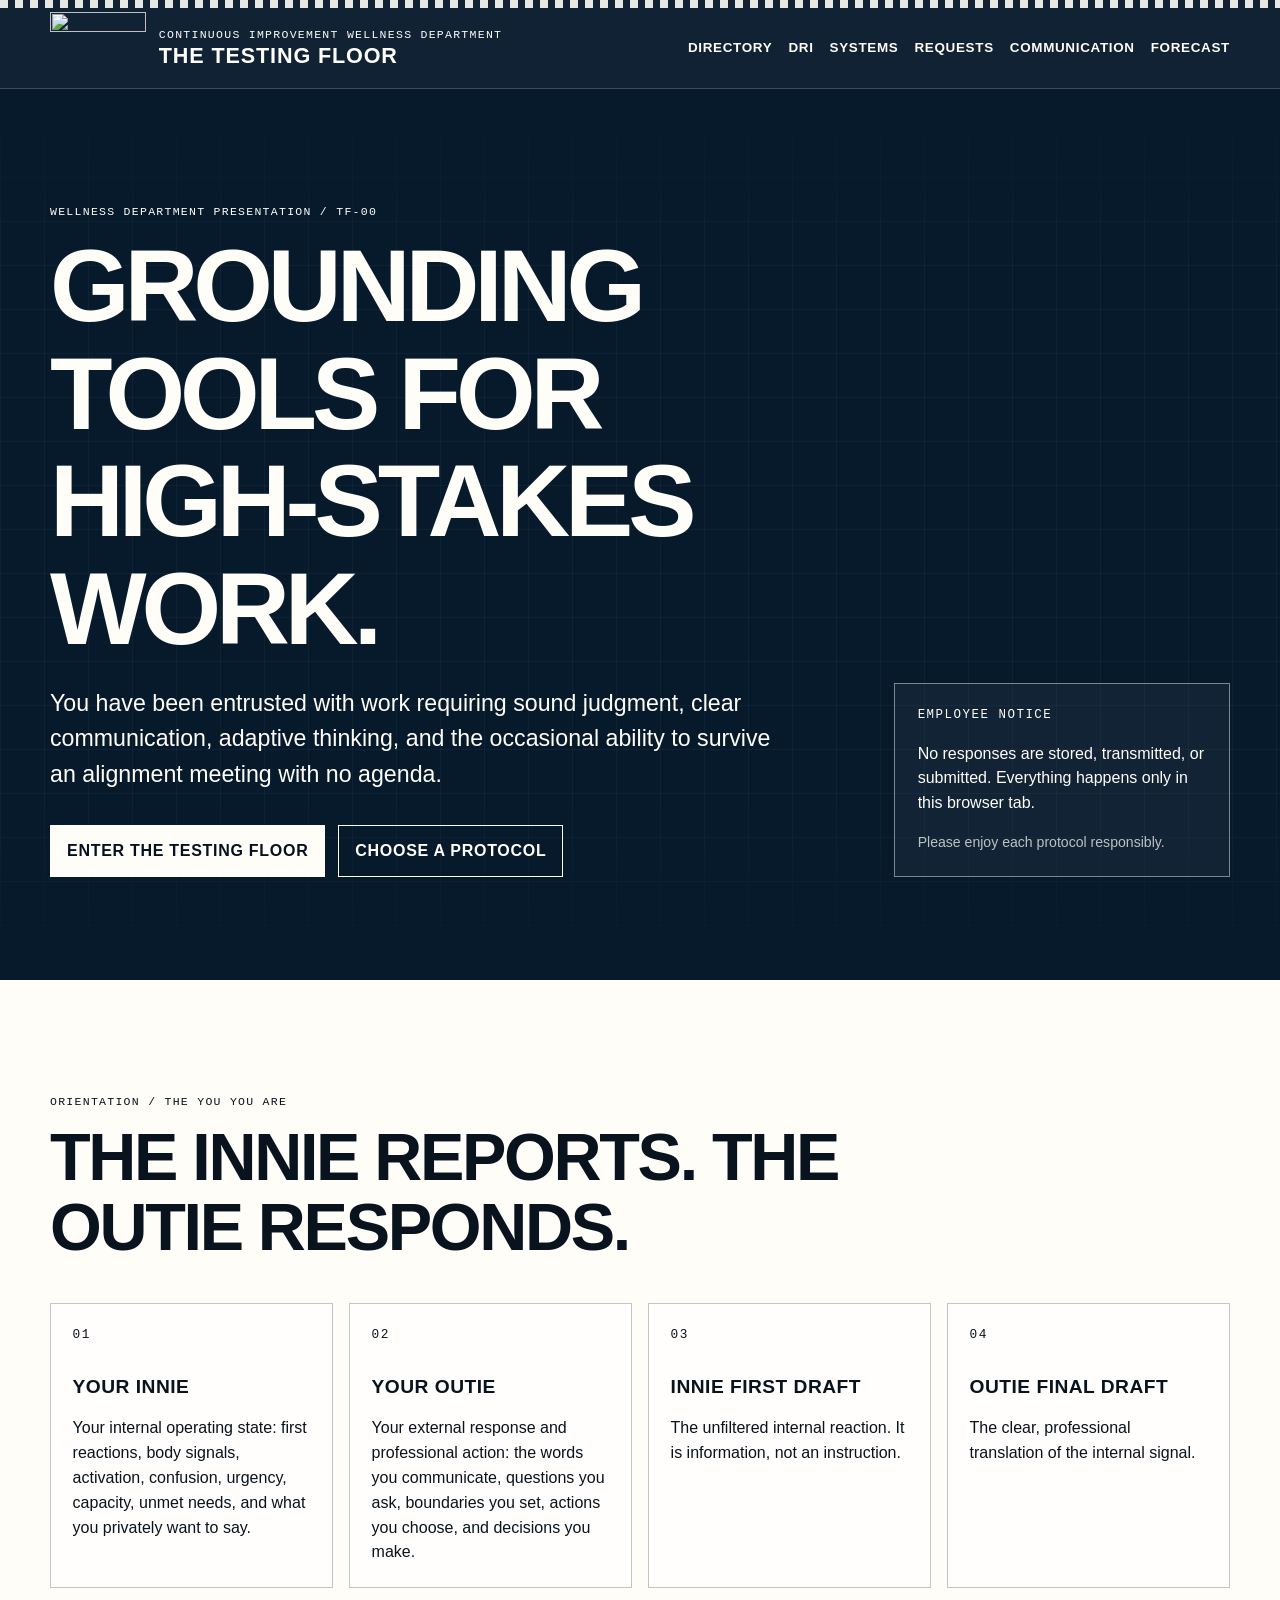
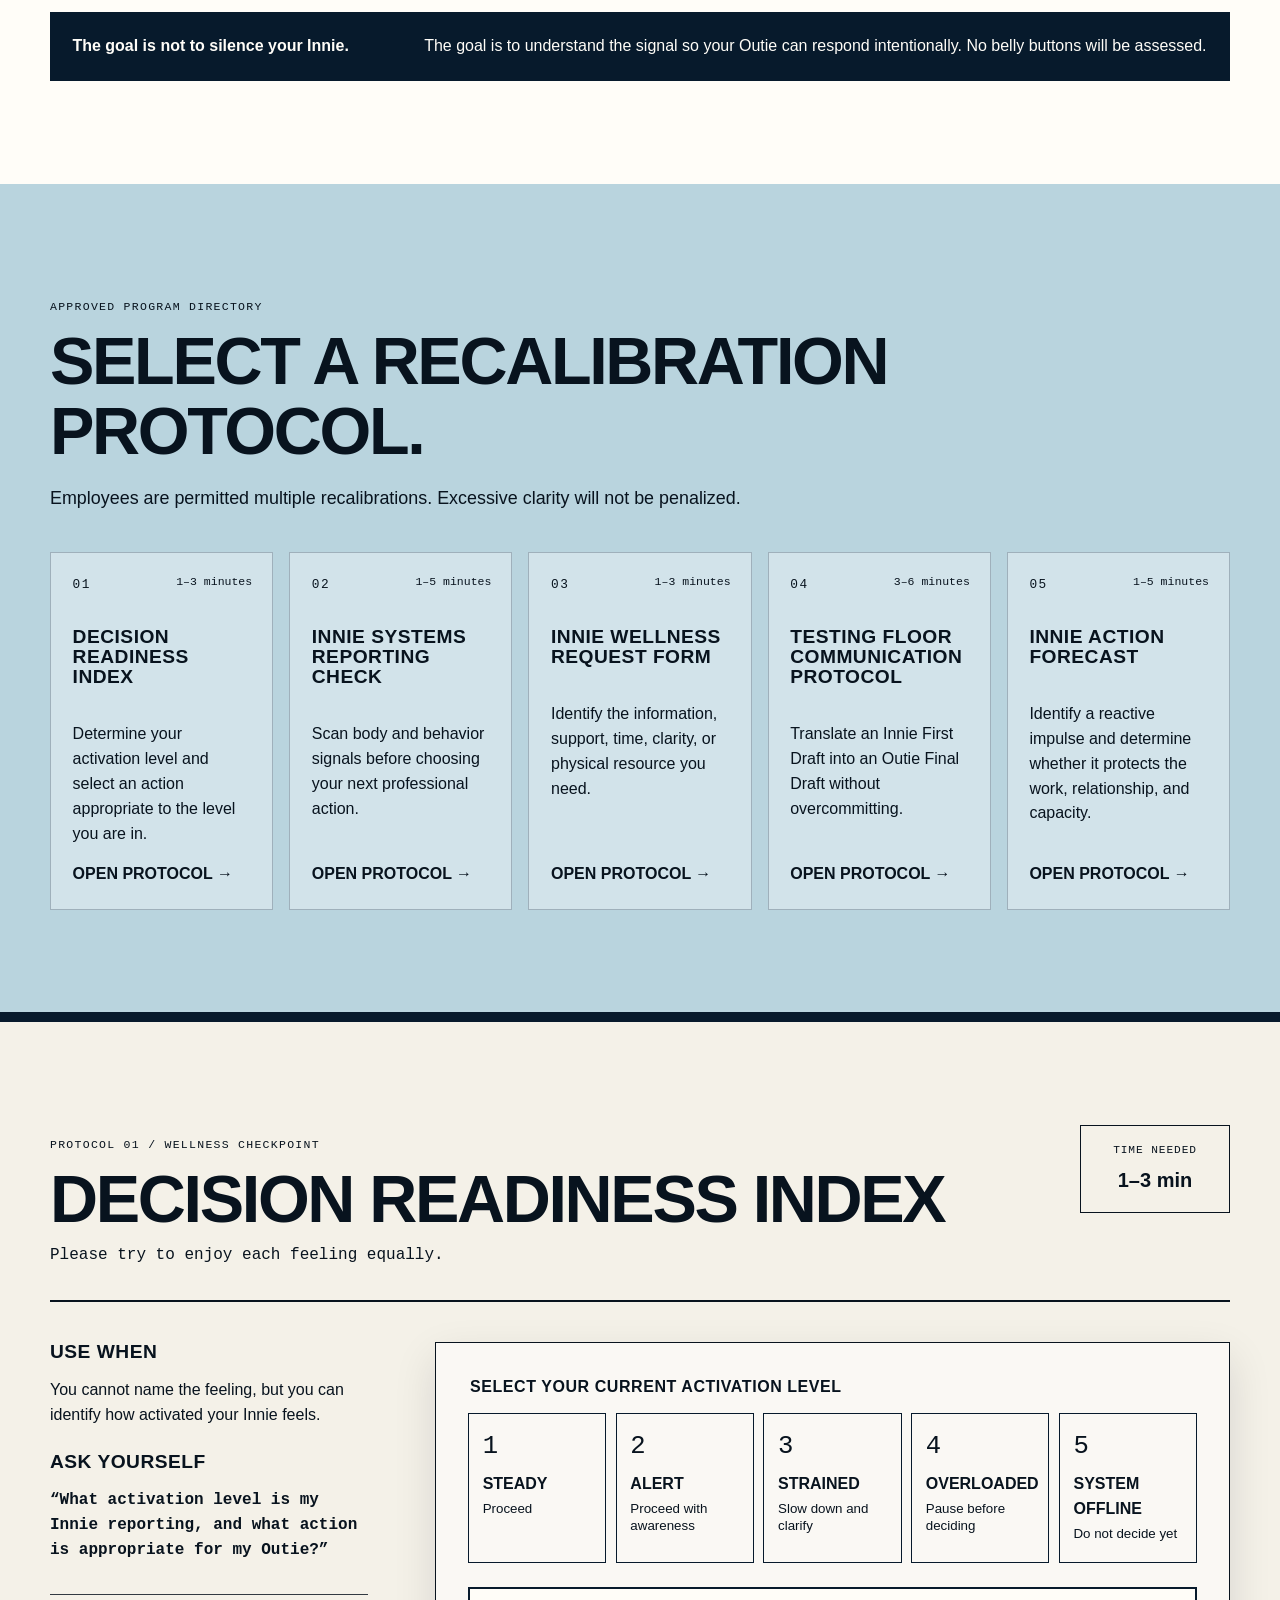
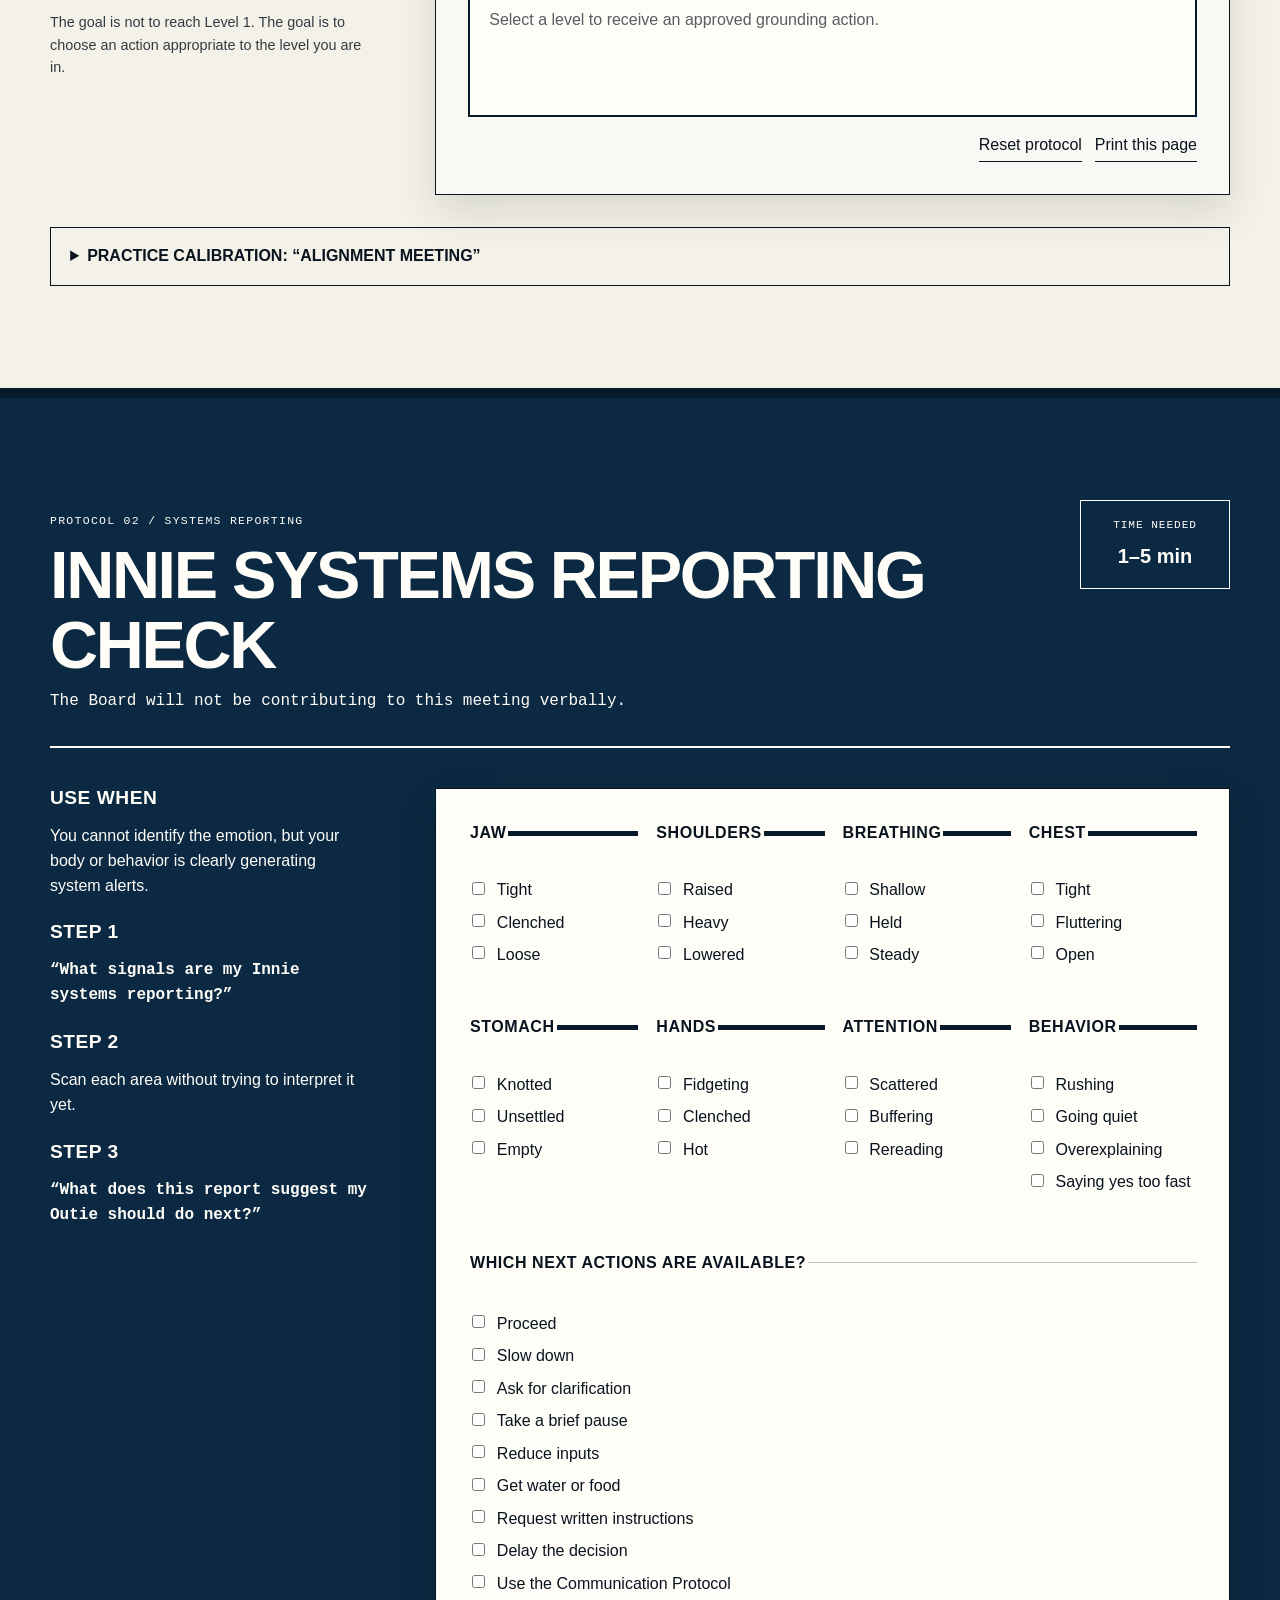
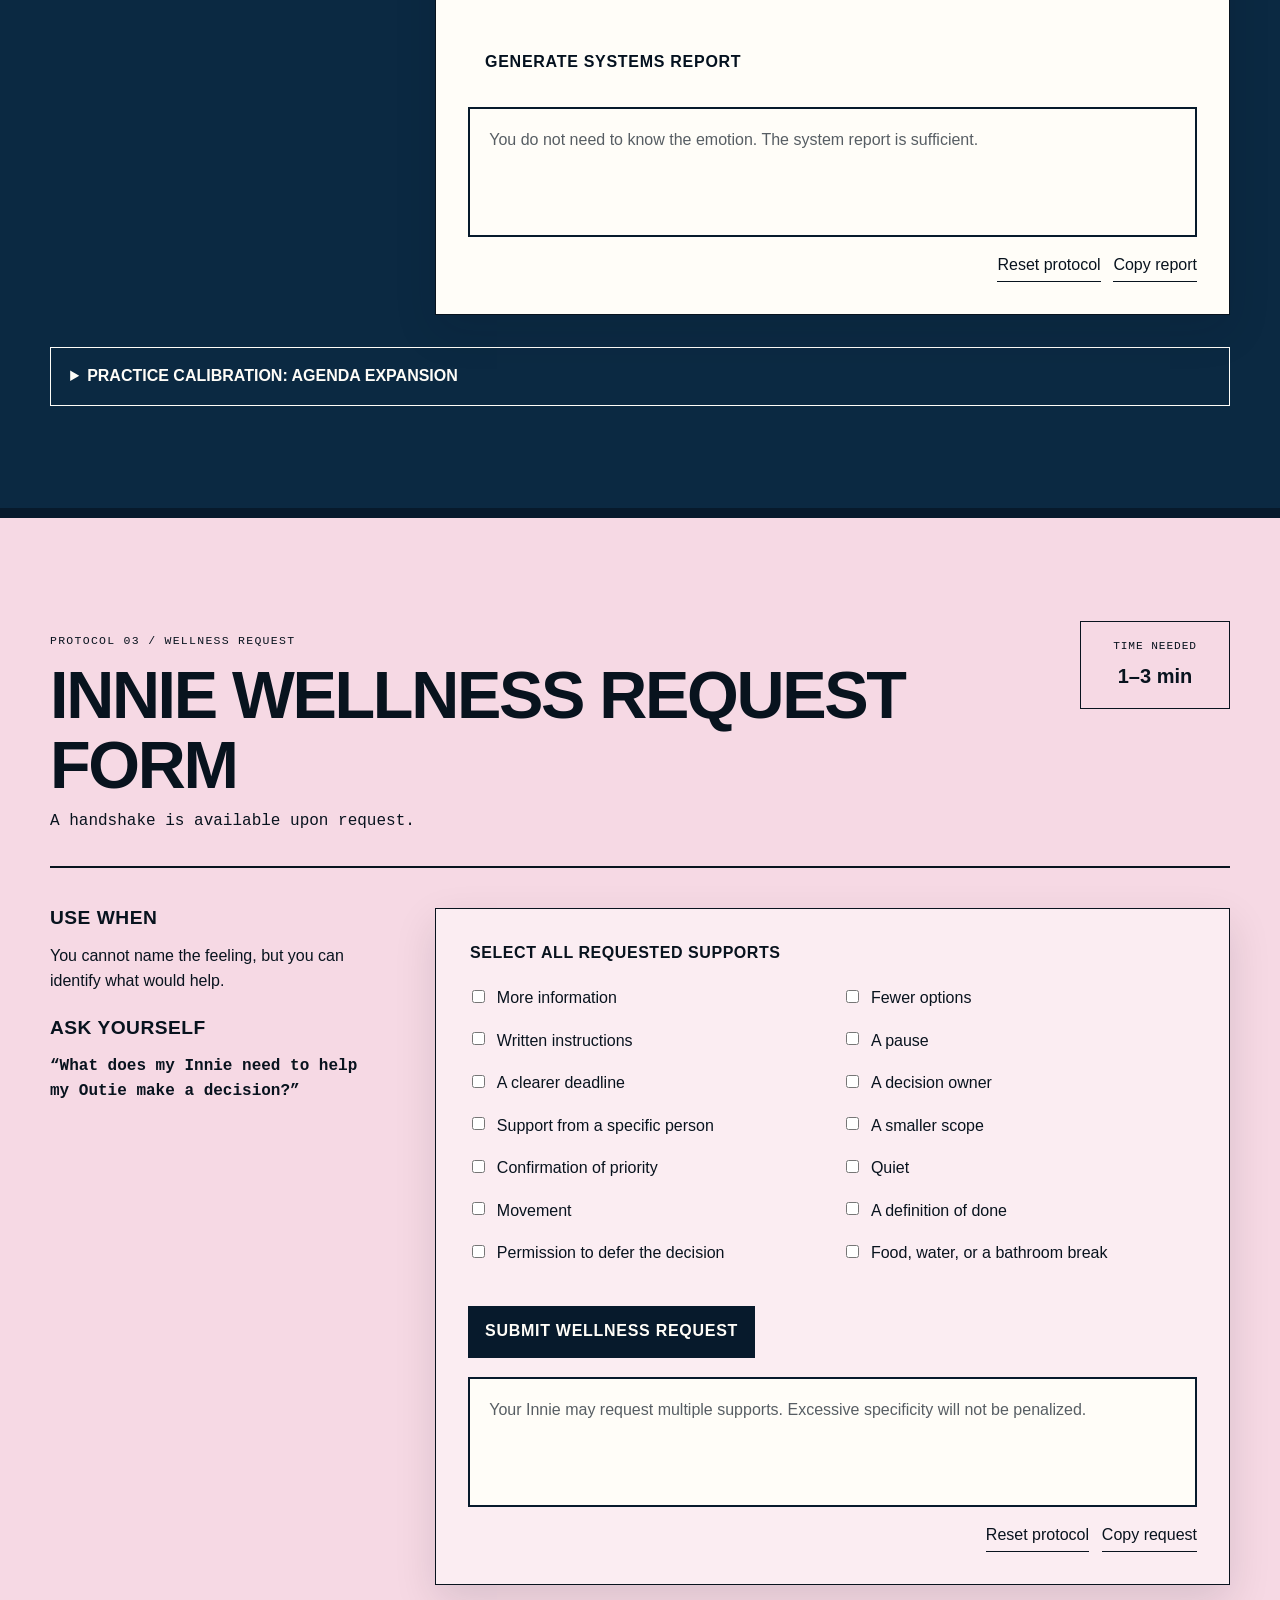
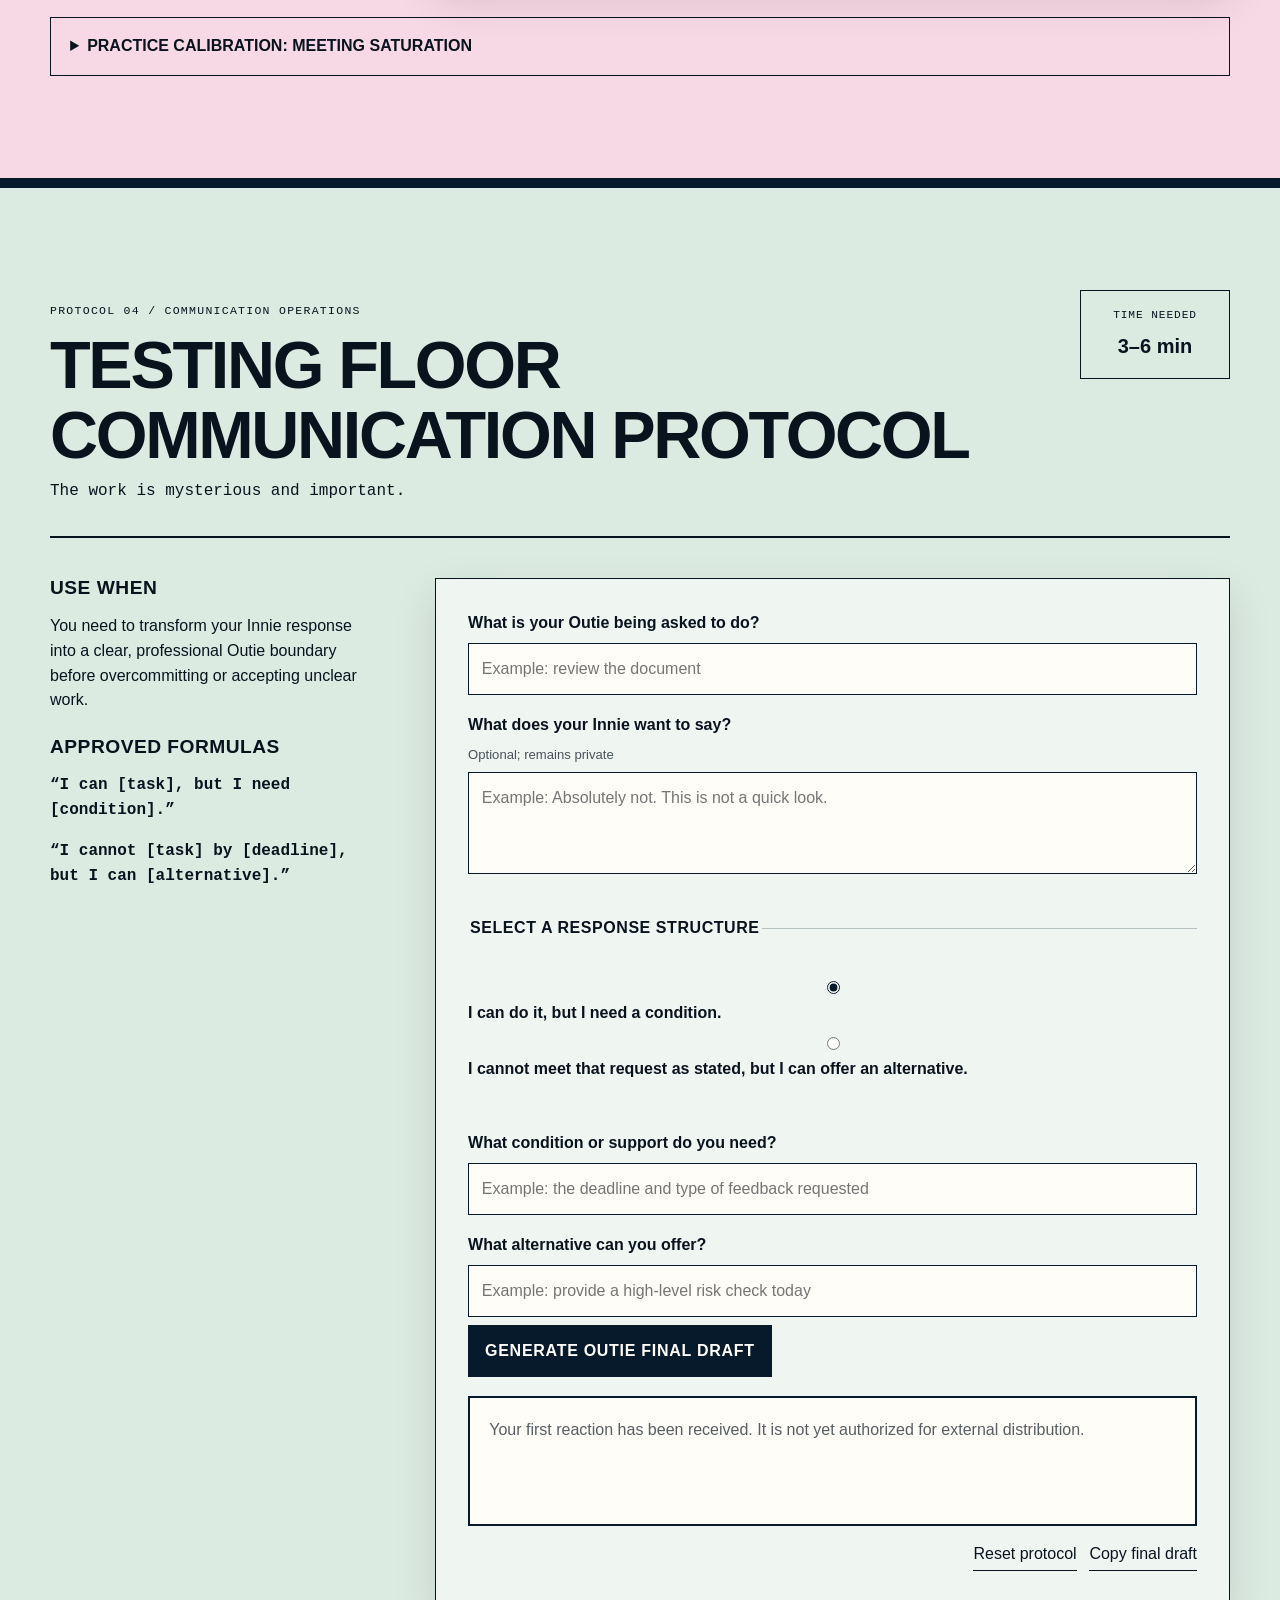
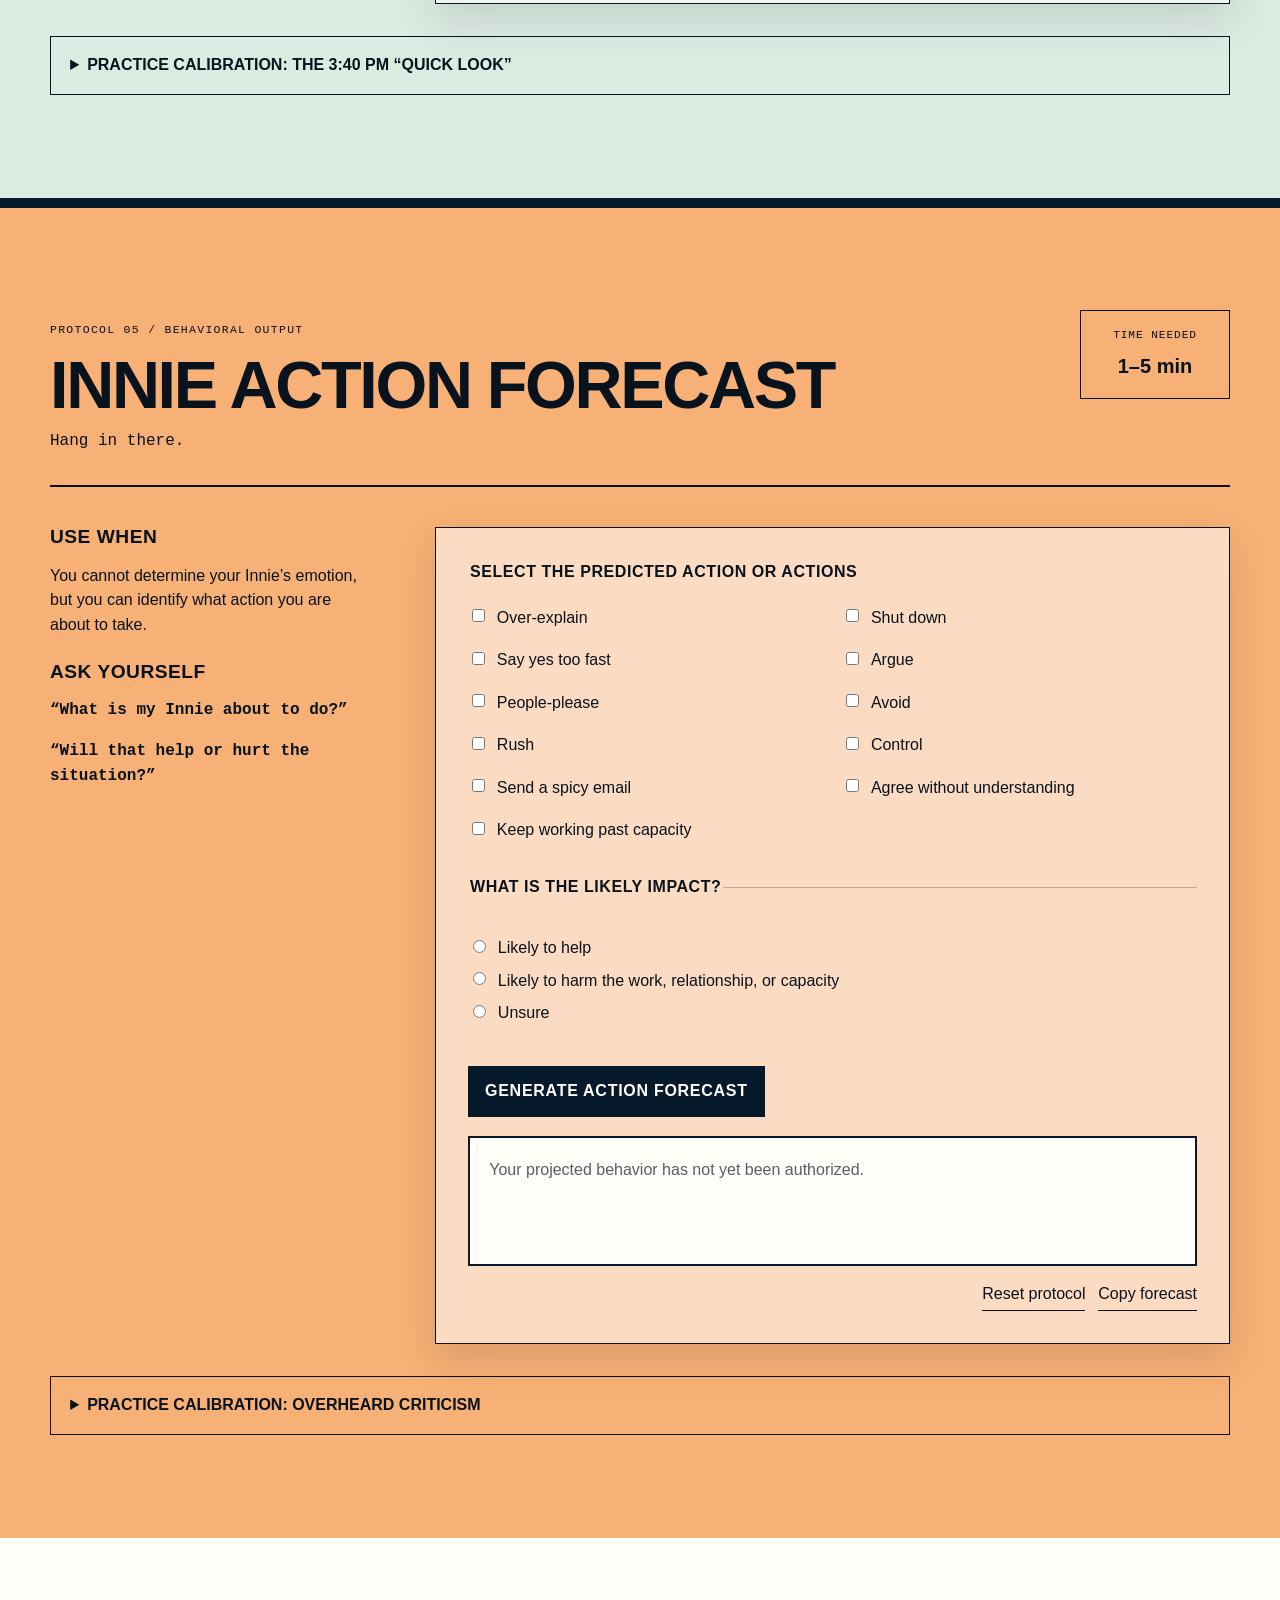
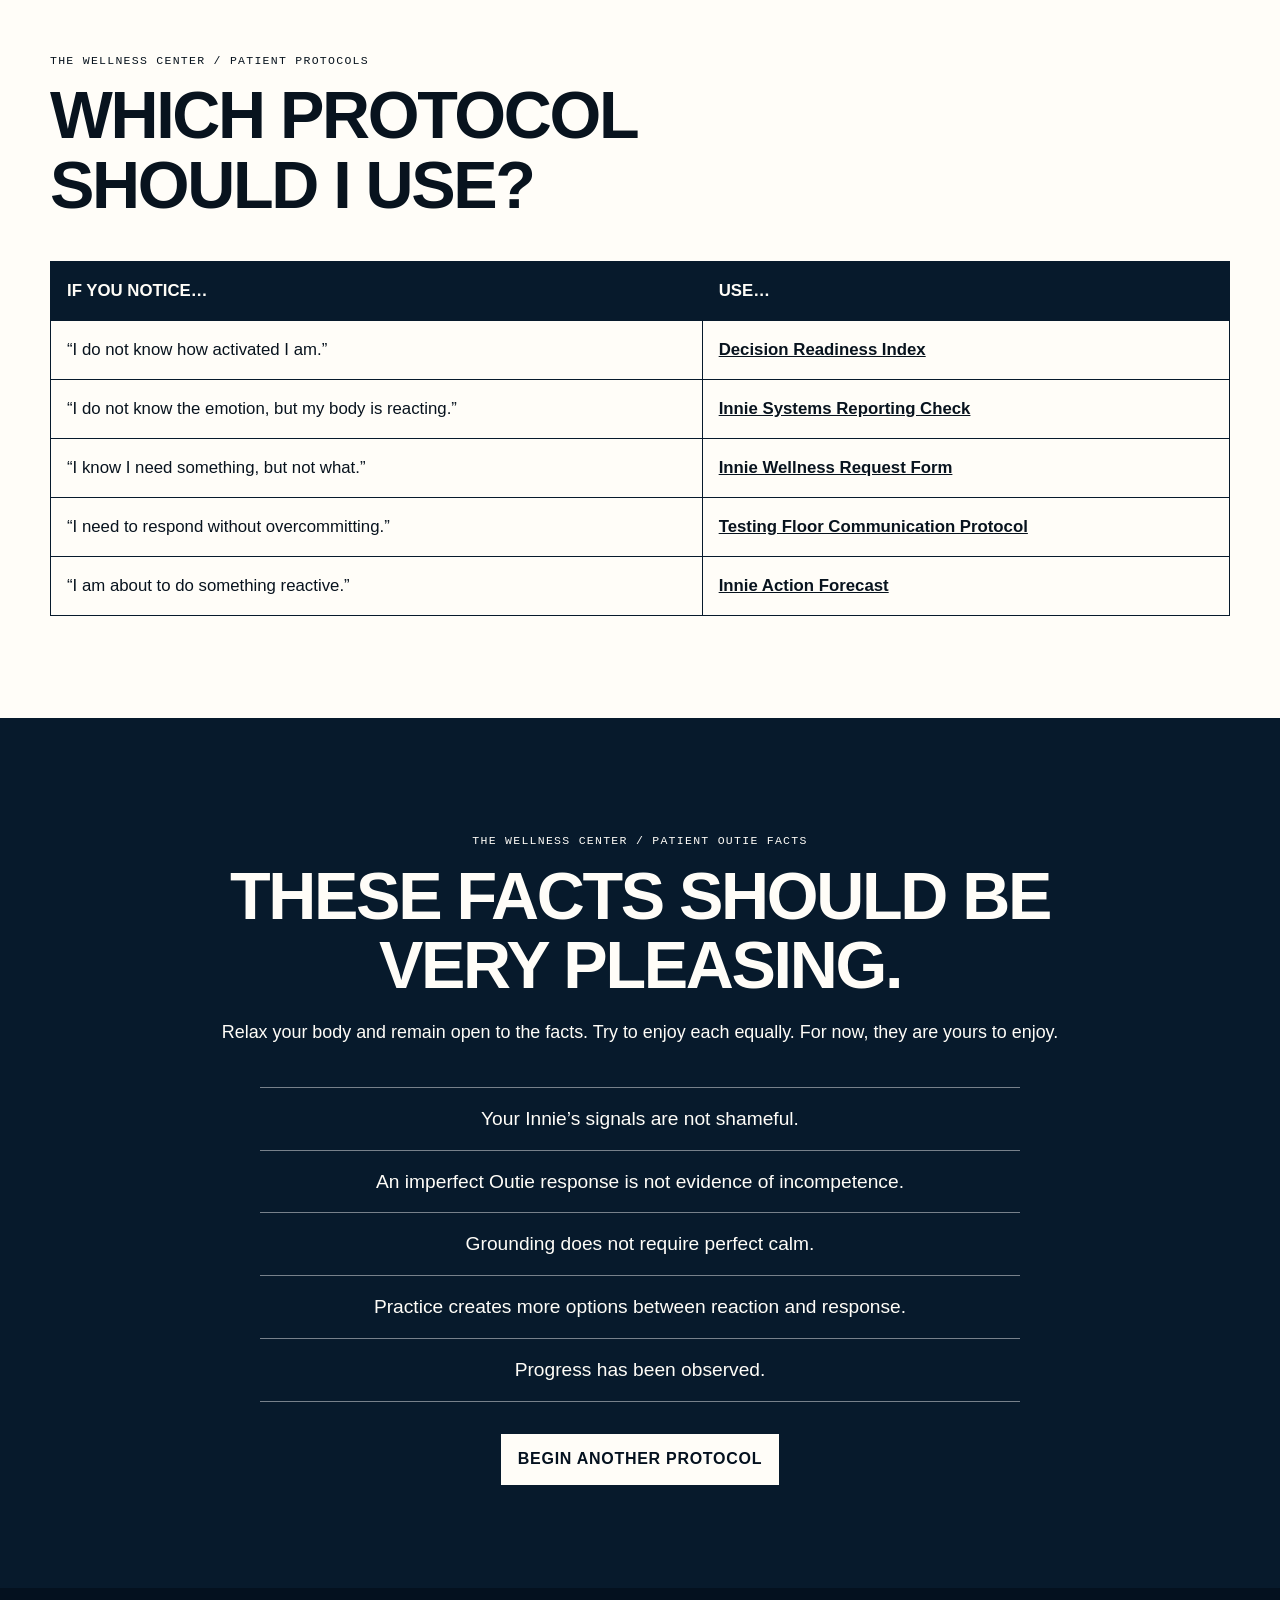
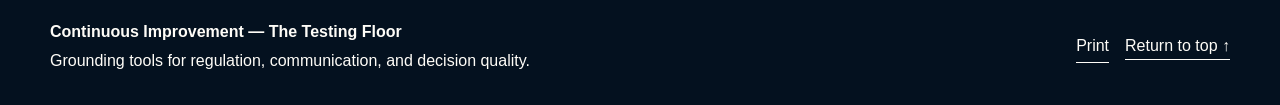
==== index.html @ b06709fa "Add files via upload" ====
<!doctype html>
<html lang="en">
<head>
  <meta charset="utf-8">
  <meta name="viewport" content="width=device-width, initial-scale=1">
  <meta name="description" content="The Testing Floor: privacy-first grounding tools for high-stakes work.">
  <meta name="theme-color" content="#071a2c">
  <title>The Testing Floor | Continuous Improvement</title>
  <link rel="icon" href="assets/favicon.svg" type="image/svg+xml">
  <link rel="stylesheet" href="styles.css">
  <script src="script.js" defer></script>
</head>
<body>
  <a class="skip-link" href="#main-content">Skip to main content</a>

  <header class="site-header" id="top">
    <div class="header-stripes" aria-hidden="true"></div>
    <div class="header-inner">
      <a class="brand" href="#home" aria-label="The Testing Floor home">
        <img src="assets/ci-globe.svg" alt="" width="128" height="96">
        <span class="brand-copy">
          <span class="eyebrow">Continuous Improvement Wellness Department</span>
          <span class="brand-title">The Testing Floor</span>
        </span>
      </a>
      <button class="menu-button" type="button" aria-expanded="false" aria-controls="primary-navigation">
        <span class="menu-button-label">Programs</span>
        <span aria-hidden="true">☰</span>
      </button>
      <nav id="primary-navigation" class="primary-navigation" aria-label="Primary navigation">
        <a href="#directory">Directory</a>
        <a href="#dri">DRI</a>
        <a href="#systems">Systems</a>
        <a href="#requests">Requests</a>
        <a href="#communication">Communication</a>
        <a href="#forecast">Forecast</a>
      </nav>
    </div>
  </header>

  <main id="main-content">
    <section class="hero section section-dark" id="home" aria-labelledby="hero-title">
      <div class="hero-grid">
        <div>
          <p class="protocol-code">WELLNESS DEPARTMENT PRESENTATION / TF-00</p>
          <h1 id="hero-title">Grounding tools for high-stakes work.</h1>
          <p class="hero-lede">You have been entrusted with work requiring sound judgment, clear communication, adaptive thinking, and the occasional ability to survive an alignment meeting with no agenda.</p>
          <div class="button-row">
            <a class="button button-primary" href="#directory">Enter the Testing Floor</a>
            <a class="button button-secondary" href="#quick-guide">Choose a protocol</a>
          </div>
        </div>
        <aside class="hero-notice" aria-label="Privacy notice">
          <p class="notice-label">Employee Notice</p>
          <p>No responses are stored, transmitted, or submitted. Everything happens only in this browser tab.</p>
          <p class="notice-small">Please enjoy each protocol responsibly.</p>
        </aside>
      </div>
    </section>

    <section class="section section-light" id="orientation" aria-labelledby="orientation-title">
      <div class="section-heading">
        <p class="protocol-code">ORIENTATION / THE YOU YOU ARE</p>
        <h2 id="orientation-title">The Innie reports. The Outie responds.</h2>
      </div>
      <div class="definition-grid">
        <article class="definition-card">
          <span class="definition-number">01</span>
          <h3>Your Innie</h3>
          <p>Your internal operating state: first reactions, body signals, activation, confusion, urgency, capacity, unmet needs, and what you privately want to say.</p>
        </article>
        <article class="definition-card">
          <span class="definition-number">02</span>
          <h3>Your Outie</h3>
          <p>Your external response and professional action: the words you communicate, questions you ask, boundaries you set, actions you choose, and decisions you make.</p>
        </article>
        <article class="definition-card">
          <span class="definition-number">03</span>
          <h3>Innie First Draft</h3>
          <p>The unfiltered internal reaction. It is information, not an instruction.</p>
        </article>
        <article class="definition-card">
          <span class="definition-number">04</span>
          <h3>Outie Final Draft</h3>
          <p>The clear, professional translation of the internal signal.</p>
        </article>
      </div>
      <div class="callout">
        <strong>The goal is not to silence your Innie.</strong>
        <span>The goal is to understand the signal so your Outie can respond intentionally. No belly buttons will be assessed.</span>
      </div>
    </section>

    <section class="section section-blue" id="directory" aria-labelledby="directory-title">
      <div class="section-heading">
        <p class="protocol-code">APPROVED PROGRAM DIRECTORY</p>
        <h2 id="directory-title">Select a recalibration protocol.</h2>
        <p>Employees are permitted multiple recalibrations. Excessive clarity will not be penalized.</p>
      </div>
      <div class="program-grid">
        <a class="program-card" href="#dri">
          <span class="program-number">01</span>
          <span class="program-meta">1–3 minutes</span>
          <h3>Decision Readiness Index</h3>
          <p>Determine your activation level and select an action appropriate to the level you are in.</p>
          <span class="program-link">Open protocol →</span>
        </a>
        <a class="program-card" href="#systems">
          <span class="program-number">02</span>
          <span class="program-meta">1–5 minutes</span>
          <h3>Innie Systems Reporting Check</h3>
          <p>Scan body and behavior signals before choosing your next professional action.</p>
          <span class="program-link">Open protocol →</span>
        </a>
        <a class="program-card" href="#requests">
          <span class="program-number">03</span>
          <span class="program-meta">1–3 minutes</span>
          <h3>Innie Wellness Request Form</h3>
          <p>Identify the information, support, time, clarity, or physical resource you need.</p>
          <span class="program-link">Open protocol →</span>
        </a>
        <a class="program-card" href="#communication">
          <span class="program-number">04</span>
          <span class="program-meta">3–6 minutes</span>
          <h3>Testing Floor Communication Protocol</h3>
          <p>Translate an Innie First Draft into an Outie Final Draft without overcommitting.</p>
          <span class="program-link">Open protocol →</span>
        </a>
        <a class="program-card" href="#forecast">
          <span class="program-number">05</span>
          <span class="program-meta">1–5 minutes</span>
          <h3>Innie Action Forecast</h3>
          <p>Identify a reactive impulse and determine whether it protects the work, relationship, and capacity.</p>
          <span class="program-link">Open protocol →</span>
        </a>
      </div>
    </section>

    <section class="section section-cream protocol-section" id="dri" aria-labelledby="dri-title">
      <div class="protocol-banner">
        <div>
          <p class="protocol-code">PROTOCOL 01 / WELLNESS CHECKPOINT</p>
          <h2 id="dri-title">Decision Readiness Index</h2>
          <p class="protocol-quote">Please try to enjoy each feeling equally.</p>
        </div>
        <div class="time-box"><span>Time Needed</span><strong>1–3 min</strong></div>
      </div>

      <div class="protocol-layout">
        <div class="instructions-panel">
          <h3>Use when</h3>
          <p>You cannot name the feeling, but you can identify how activated your Innie feels.</p>
          <h3>Ask yourself</h3>
          <p class="prompt">“What activation level is my Innie reporting, and what action is appropriate for my Outie?”</p>
          <p class="fine-print">The goal is not to reach Level 1. The goal is to choose an action appropriate to the level you are in.</p>
        </div>

        <div class="interactive-panel" data-app="dri">
          <fieldset class="level-selector">
            <legend>Select your current activation level</legend>
            <div class="level-grid">
              <button type="button" class="level-button" data-level="1"><span>1</span><strong>Steady</strong><small>Proceed</small></button>
              <button type="button" class="level-button" data-level="2"><span>2</span><strong>Alert</strong><small>Proceed with awareness</small></button>
              <button type="button" class="level-button" data-level="3"><span>3</span><strong>Strained</strong><small>Slow down and clarify</small></button>
              <button type="button" class="level-button" data-level="4"><span>4</span><strong>Overloaded</strong><small>Pause before deciding</small></button>
              <button type="button" class="level-button" data-level="5"><span>5</span><strong>System Offline</strong><small>Do not decide yet</small></button>
            </div>
          </fieldset>

          <div class="result-panel" id="dri-result" aria-live="polite">
            <p class="result-placeholder">Select a level to receive an approved grounding action.</p>
          </div>

          <div class="activity-actions">
            <button class="text-button reset-button" type="button" data-reset="dri">Reset protocol</button>
            <button class="text-button print-button" type="button">Print this page</button>
          </div>
        </div>
      </div>

      <details class="scenario-box">
        <summary>Practice calibration: “Alignment Meeting”</summary>
        <div class="scenario-content">
          <p>You have been invited to a meeting titled <strong>“Alignment Meeting.”</strong> There is no agenda. Six people have accepted. The organizer says, “We’ll figure it out once everyone is in the room, but you can go ahead and kick us off.”</p>
          <ol>
            <li>Identify your Innie’s activation level.</li>
            <li>Use the DRI to determine your Outie’s next action.</li>
            <li>Ask: “What would help my Innie move down one level?”</li>
          </ol>
        </div>
      </details>
    </section>

    <section class="section section-navy protocol-section" id="systems" aria-labelledby="systems-title">
      <div class="protocol-banner">
        <div>
          <p class="protocol-code">PROTOCOL 02 / SYSTEMS REPORTING</p>
          <h2 id="systems-title">Innie Systems Reporting Check</h2>
          <p class="protocol-quote">The Board will not be contributing to this meeting verbally.</p>
        </div>
        <div class="time-box"><span>Time Needed</span><strong>1–5 min</strong></div>
      </div>

      <div class="protocol-layout">
        <div class="instructions-panel">
          <h3>Use when</h3>
          <p>You cannot identify the emotion, but your body or behavior is clearly generating system alerts.</p>
          <h3>Step 1</h3>
          <p class="prompt">“What signals are my Innie systems reporting?”</p>
          <h3>Step 2</h3>
          <p>Scan each area without trying to interpret it yet.</p>
          <h3>Step 3</h3>
          <p class="prompt">“What does this report suggest my Outie should do next?”</p>
        </div>

        <div class="interactive-panel" data-app="systems">
          <div class="systems-grid">
            <fieldset class="system-group">
              <legend>Jaw</legend>
              <label><input type="checkbox" value="jaw: tight"> Tight</label>
              <label><input type="checkbox" value="jaw: clenched"> Clenched</label>
              <label><input type="checkbox" value="jaw: loose"> Loose</label>
            </fieldset>
            <fieldset class="system-group">
              <legend>Shoulders</legend>
              <label><input type="checkbox" value="shoulders: raised"> Raised</label>
              <label><input type="checkbox" value="shoulders: heavy"> Heavy</label>
              <label><input type="checkbox" value="shoulders: lowered"> Lowered</label>
            </fieldset>
            <fieldset class="system-group">
              <legend>Breathing</legend>
              <label><input type="checkbox" value="breathing: shallow"> Shallow</label>
              <label><input type="checkbox" value="breathing: held"> Held</label>
              <label><input type="checkbox" value="breathing: steady"> Steady</label>
            </fieldset>
            <fieldset class="system-group">
              <legend>Chest</legend>
              <label><input type="checkbox" value="chest: tight"> Tight</label>
              <label><input type="checkbox" value="chest: fluttering"> Fluttering</label>
              <label><input type="checkbox" value="chest: open"> Open</label>
            </fieldset>
            <fieldset class="system-group">
              <legend>Stomach</legend>
              <label><input type="checkbox" value="stomach: knotted"> Knotted</label>
              <label><input type="checkbox" value="stomach: unsettled"> Unsettled</label>
              <label><input type="checkbox" value="stomach: empty"> Empty</label>
            </fieldset>
            <fieldset class="system-group">
              <legend>Hands</legend>
              <label><input type="checkbox" value="hands: fidgeting"> Fidgeting</label>
              <label><input type="checkbox" value="hands: clenched"> Clenched</label>
              <label><input type="checkbox" value="hands: hot"> Hot</label>
            </fieldset>
            <fieldset class="system-group">
              <legend>Attention</legend>
              <label><input type="checkbox" value="attention: scattered"> Scattered</label>
              <label><input type="checkbox" value="attention: buffering"> Buffering</label>
              <label><input type="checkbox" value="attention: rereading"> Rereading</label>
            </fieldset>
            <fieldset class="system-group">
              <legend>Behavior</legend>
              <label><input type="checkbox" value="behavior: rushing"> Rushing</label>
              <label><input type="checkbox" value="behavior: going quiet"> Going quiet</label>
              <label><input type="checkbox" value="behavior: overexplaining"> Overexplaining</label>
              <label><input type="checkbox" value="behavior: saying yes too fast"> Saying yes too fast</label>
            </fieldset>
          </div>

          <fieldset class="next-actions">
            <legend>Which next actions are available?</legend>
            <label><input type="checkbox" value="proceed"> Proceed</label>
            <label><input type="checkbox" value="slow down"> Slow down</label>
            <label><input type="checkbox" value="ask for clarification"> Ask for clarification</label>
            <label><input type="checkbox" value="take a brief pause"> Take a brief pause</label>
            <label><input type="checkbox" value="reduce inputs"> Reduce inputs</label>
            <label><input type="checkbox" value="get water or food"> Get water or food</label>
            <label><input type="checkbox" value="request written instructions"> Request written instructions</label>
            <label><input type="checkbox" value="delay the decision"> Delay the decision</label>
            <label><input type="checkbox" value="use the Testing Floor Communication Protocol"> Use the Communication Protocol</label>
          </fieldset>

          <button class="button button-primary generate-button" type="button" id="systems-generate">Generate systems report</button>
          <div class="result-panel" id="systems-result" aria-live="polite">
            <p class="result-placeholder">You do not need to know the emotion. The system report is sufficient.</p>
          </div>
          <div class="activity-actions">
            <button class="text-button reset-button" type="button" data-reset="systems">Reset protocol</button>
            <button class="text-button copy-button" type="button" data-copy-target="systems-result">Copy report</button>
          </div>
        </div>
      </div>

      <details class="scenario-box">
        <summary>Practice calibration: agenda expansion</summary>
        <div class="scenario-content">
          <p>You are preparing to facilitate a high-stakes meeting. Five minutes before it begins, leadership adds two agenda items and asks you to “keep the meeting moving.” Complete a systems scan before replying.</p>
        </div>
      </details>
    </section>

    <section class="section section-pink protocol-section" id="requests" aria-labelledby="requests-title">
      <div class="protocol-banner">
        <div>
          <p class="protocol-code">PROTOCOL 03 / WELLNESS REQUEST</p>
          <h2 id="requests-title">Innie Wellness Request Form</h2>
          <p class="protocol-quote">A handshake is available upon request.</p>
        </div>
        <div class="time-box"><span>Time Needed</span><strong>1–3 min</strong></div>
      </div>

      <div class="protocol-layout">
        <div class="instructions-panel">
          <h3>Use when</h3>
          <p>You cannot name the feeling, but you can identify what would help.</p>
          <h3>Ask yourself</h3>
          <p class="prompt">“What does my Innie need to help my Outie make a decision?”</p>
        </div>

        <div class="interactive-panel" data-app="requests">
          <fieldset class="checklist-grid" id="request-options">
            <legend>Select all requested supports</legend>
            <label><input type="checkbox" value="more information"> More information</label>
            <label><input type="checkbox" value="fewer options"> Fewer options</label>
            <label><input type="checkbox" value="written instructions"> Written instructions</label>
            <label><input type="checkbox" value="a pause"> A pause</label>
            <label><input type="checkbox" value="a clearer deadline"> A clearer deadline</label>
            <label><input type="checkbox" value="a decision owner"> A decision owner</label>
            <label><input type="checkbox" value="support from a specific person"> Support from a specific person</label>
            <label><input type="checkbox" value="a smaller scope"> A smaller scope</label>
            <label><input type="checkbox" value="confirmation of priority"> Confirmation of priority</label>
            <label><input type="checkbox" value="quiet"> Quiet</label>
            <label><input type="checkbox" value="movement"> Movement</label>
            <label><input type="checkbox" value="a definition of done"> A definition of done</label>
            <label><input type="checkbox" value="permission to defer the decision"> Permission to defer the decision</label>
            <label><input type="checkbox" value="food, water, or a bathroom break"> Food, water, or a bathroom break</label>
          </fieldset>

          <button class="button button-dark generate-button" type="button" id="requests-generate">Submit wellness request</button>
          <div class="result-panel" id="requests-result" aria-live="polite">
            <p class="result-placeholder">Your Innie may request multiple supports. Excessive specificity will not be penalized.</p>
          </div>
          <div class="activity-actions">
            <button class="text-button reset-button" type="button" data-reset="requests">Reset protocol</button>
            <button class="text-button copy-button" type="button" data-copy-target="requests-result">Copy request</button>
          </div>
        </div>
      </div>

      <details class="scenario-box">
        <summary>Practice calibration: meeting saturation</summary>
        <div class="scenario-content">
          <p>Your Outie has been in back-to-back meetings throughout the day, with no more than fifteen minutes between them. In the final meeting, someone asks you to make a high-pressure choice with only a few minutes left before wrap-up. What does your Innie need?</p>
        </div>
      </details>
    </section>

    <section class="section section-mint protocol-section" id="communication" aria-labelledby="communication-title">
      <div class="protocol-banner">
        <div>
          <p class="protocol-code">PROTOCOL 04 / COMMUNICATION OPERATIONS</p>
          <h2 id="communication-title">Testing Floor Communication Protocol</h2>
          <p class="protocol-quote">The work is mysterious and important.</p>
        </div>
        <div class="time-box"><span>Time Needed</span><strong>3–6 min</strong></div>
      </div>

      <div class="protocol-layout">
        <div class="instructions-panel">
          <h3>Use when</h3>
          <p>You need to transform your Innie response into a clear, professional Outie boundary before overcommitting or accepting unclear work.</p>
          <h3>Approved formulas</h3>
          <p class="prompt">“I can [task], but I need [condition].”</p>
          <p class="prompt">“I cannot [task] by [deadline], but I can [alternative].”</p>
        </div>

        <div class="interactive-panel" data-app="communication">
          <div class="form-grid">
            <label>
              What is your Outie being asked to do?
              <input id="comm-task" type="text" placeholder="Example: review the document">
            </label>
            <label>
              What does your Innie want to say? <span class="optional">Optional; remains private</span>
              <textarea id="comm-innie" rows="3" placeholder="Example: Absolutely not. This is not a quick look."></textarea>
            </label>
            <fieldset class="response-type">
              <legend>Select a response structure</legend>
              <label><input type="radio" name="response-type" value="conditional" checked> I can do it, but I need a condition.</label>
              <label><input type="radio" name="response-type" value="alternative"> I cannot meet that request as stated, but I can offer an alternative.</label>
            </fieldset>
            <label>
              What condition or support do you need?
              <input id="comm-need" type="text" placeholder="Example: the deadline and type of feedback requested">
            </label>
            <label id="alternative-field" hidden>
              What alternative can you offer?
              <input id="comm-alternative" type="text" placeholder="Example: provide a high-level risk check today">
            </label>
          </div>

          <button class="button button-dark generate-button" type="button" id="communication-generate">Generate Outie Final Draft</button>
          <div class="result-panel" id="communication-result" aria-live="polite">
            <p class="result-placeholder">Your first reaction has been received. It is not yet authorized for external distribution.</p>
          </div>
          <div class="activity-actions">
            <button class="text-button reset-button" type="button" data-reset="communication">Reset protocol</button>
            <button class="text-button copy-button" type="button" data-copy-target="communication-result">Copy final draft</button>
          </div>
        </div>
      </div>

      <details class="scenario-box">
        <summary>Practice calibration: the 3:40 PM “quick look”</summary>
        <div class="scenario-content">
          <p>You receive a Teams message at 3:40 PM: “Hi! Can you take a quick look at this before end of day? It should be easy. We just need your thoughts before sending it to leadership.” You leave the office at 4:00 PM.</p>
          <p>What is your Outie being asked to do, and what does your Innie need before you can responsibly respond?</p>
        </div>
      </details>
    </section>

    <section class="section section-orange protocol-section" id="forecast" aria-labelledby="forecast-title">
      <div class="protocol-banner">
        <div>
          <p class="protocol-code">PROTOCOL 05 / BEHAVIORAL OUTPUT</p>
          <h2 id="forecast-title">Innie Action Forecast</h2>
          <p class="protocol-quote">Hang in there.</p>
        </div>
        <div class="time-box"><span>Time Needed</span><strong>1–5 min</strong></div>
      </div>

      <div class="protocol-layout">
        <div class="instructions-panel">
          <h3>Use when</h3>
          <p>You cannot determine your Innie’s emotion, but you can identify what action you are about to take.</p>
          <h3>Ask yourself</h3>
          <p class="prompt">“What is my Innie about to do?”</p>
          <p class="prompt">“Will that help or hurt the situation?”</p>
        </div>

        <div class="interactive-panel" data-app="forecast">
          <fieldset class="checklist-grid" id="forecast-options">
            <legend>Select the predicted action or actions</legend>
            <label><input type="checkbox" value="over-explain"> Over-explain</label>
            <label><input type="checkbox" value="shut down"> Shut down</label>
            <label><input type="checkbox" value="say yes too fast"> Say yes too fast</label>
            <label><input type="checkbox" value="argue"> Argue</label>
            <label><input type="checkbox" value="people-please"> People-please</label>
            <label><input type="checkbox" value="avoid"> Avoid</label>
            <label><input type="checkbox" value="rush"> Rush</label>
            <label><input type="checkbox" value="control"> Control</label>
            <label><input type="checkbox" value="send a spicy email"> Send a spicy email</label>
            <label><input type="checkbox" value="agree without understanding"> Agree without understanding</label>
            <label><input type="checkbox" value="keep working past capacity"> Keep working past capacity</label>
          </fieldset>

          <fieldset class="impact-selector">
            <legend>What is the likely impact?</legend>
            <label><input type="radio" name="forecast-impact" value="help"> Likely to help</label>
            <label><input type="radio" name="forecast-impact" value="hurt"> Likely to harm the work, relationship, or capacity</label>
            <label><input type="radio" name="forecast-impact" value="unsure"> Unsure</label>
          </fieldset>

          <button class="button button-dark generate-button" type="button" id="forecast-generate">Generate action forecast</button>
          <div class="result-panel" id="forecast-result" aria-live="polite">
            <p class="result-placeholder">Your projected behavior has not yet been authorized.</p>
          </div>
          <div class="activity-actions">
            <button class="text-button reset-button" type="button" data-reset="forecast">Reset protocol</button>
            <button class="text-button copy-button" type="button" data-copy-target="forecast-result">Copy forecast</button>
          </div>
        </div>
      </div>

      <details class="scenario-box">
        <summary>Practice calibration: overheard criticism</summary>
        <div class="scenario-content">
          <p>You overhear criticism of your performance during a high-stress, high-stakes situation where you were forced to deliver or accept a disappointing outcome. The criticism comes from someone with very little information about the circumstances or what you achieved within them.</p>
          <p>You may complete this activity privately. Sharing your Innie First Draft is optional.</p>
        </div>
      </details>
    </section>

    <section class="section section-light" id="quick-guide" aria-labelledby="guide-title">
      <div class="section-heading">
        <p class="protocol-code">THE WELLNESS CENTER / PATIENT PROTOCOLS</p>
        <h2 id="guide-title">Which protocol should I use?</h2>
      </div>
      <div class="guide-table-wrapper">
        <table class="guide-table">
          <thead>
            <tr><th>If you notice…</th><th>Use…</th></tr>
          </thead>
          <tbody>
            <tr><td>“I do not know how activated I am.”</td><td><a href="#dri">Decision Readiness Index</a></td></tr>
            <tr><td>“I do not know the emotion, but my body is reacting.”</td><td><a href="#systems">Innie Systems Reporting Check</a></td></tr>
            <tr><td>“I know I need something, but not what.”</td><td><a href="#requests">Innie Wellness Request Form</a></td></tr>
            <tr><td>“I need to respond without overcommitting.”</td><td><a href="#communication">Testing Floor Communication Protocol</a></td></tr>
            <tr><td>“I am about to do something reactive.”</td><td><a href="#forecast">Innie Action Forecast</a></td></tr>
          </tbody>
        </table>
      </div>
    </section>

    <section class="section section-dark closing-section" id="facts" aria-labelledby="facts-title">
      <div class="section-heading">
        <p class="protocol-code">THE WELLNESS CENTER / PATIENT OUTIE FACTS</p>
        <h2 id="facts-title">These facts should be very pleasing.</h2>
        <p>Relax your body and remain open to the facts. Try to enjoy each equally. For now, they are yours to enjoy.</p>
      </div>
      <ul class="facts-list">
        <li>Your Innie’s signals are not shameful.</li>
        <li>An imperfect Outie response is not evidence of incompetence.</li>
        <li>Grounding does not require perfect calm.</li>
        <li>Practice creates more options between reaction and response.</li>
        <li>Progress has been observed.</li>
      </ul>
      <a class="button button-primary" href="#directory">Begin another protocol</a>
    </section>
  </main>

  <footer class="site-footer">
    <div>
      <strong>Continuous Improvement — The Testing Floor</strong>
      <span>Grounding tools for regulation, communication, and decision quality.</span>
    </div>
    <div class="footer-actions">
      <button type="button" class="text-button print-button">Print</button>
      <a href="#top">Return to top ↑</a>
    </div>
  </footer>

  <div class="toast" id="toast" role="status" aria-live="polite" aria-atomic="true"></div>
</body>
</html>
---- styles.css ----
:root {
  --navy-950: #04111f;
  --navy-900: #071a2c;
  --navy-800: #0b2942;
  --navy-700: #123c5c;
  --blue-100: #d9eaf0;
  --blue-200: #b9d4de;
  --mint-100: #dcebe2;
  --pink-100: #f6d9e4;
  --orange-200: #f7b075;
  --cream-100: #f4f1e8;
  --white: #fffdf8;
  --ink: #08131e;
  --border: rgba(7, 26, 44, 0.25);
  --shadow: 0 16px 40px rgba(4, 17, 31, 0.12);
  --radius: 4px;
  --max: 1180px;
  --sans: "Arial Narrow", "Roboto Condensed", "Helvetica Neue", Arial, sans-serif;
  --mono: "IBM Plex Mono", "Roboto Mono", "Courier New", monospace;
}

* { box-sizing: border-box; }
html { scroll-behavior: smooth; }
body {
  margin: 0;
  color: var(--ink);
  background: var(--cream-100);
  font-family: var(--sans);
  line-height: 1.55;
}
body.menu-open { overflow: hidden; }
button, input, textarea { font: inherit; }
a { color: inherit; }
img { max-width: 100%; }

.skip-link {
  position: fixed;
  left: 1rem;
  top: -10rem;
  z-index: 999;
  padding: .75rem 1rem;
  color: var(--white);
  background: var(--navy-950);
}
.skip-link:focus { top: 1rem; }

.site-header {
  position: sticky;
  top: 0;
  z-index: 100;
  color: var(--white);
  background: rgba(7, 26, 44, .96);
  border-bottom: 1px solid rgba(255,255,255,.18);
  backdrop-filter: blur(14px);
}
.header-stripes {
  height: 8px;
  background: repeating-linear-gradient(90deg, var(--white) 0 8px, transparent 8px 15px);
  opacity: .9;
}
.header-inner {
  width: min(var(--max), calc(100% - 2rem));
  min-height: 80px;
  margin-inline: auto;
  display: flex;
  align-items: center;
  justify-content: space-between;
  gap: 1rem;
}
.brand {
  display: flex;
  align-items: center;
  gap: .8rem;
  color: inherit;
  text-decoration: none;
}
.brand img { width: 96px; height: auto; }
.brand-copy { display: grid; line-height: 1.05; }
.eyebrow, .protocol-code {
  font-family: var(--mono);
  font-size: .72rem;
  letter-spacing: .11em;
  text-transform: uppercase;
}
.brand-title {
  margin-top: .25rem;
  font-size: 1.35rem;
  font-weight: 800;
  letter-spacing: .04em;
  text-transform: uppercase;
}
.primary-navigation { display: flex; align-items: center; gap: 1rem; }
.primary-navigation a {
  font-size: .84rem;
  font-weight: 700;
  text-decoration: none;
  text-transform: uppercase;
  letter-spacing: .05em;
}
.primary-navigation a:hover, .primary-navigation a:focus-visible { text-decoration: underline; text-underline-offset: .35rem; }
.menu-button {
  display: none;
  gap: .6rem;
  align-items: center;
  border: 1px solid rgba(255,255,255,.45);
  color: var(--white);
  background: transparent;
  padding: .65rem .75rem;
  cursor: pointer;
}

.section { padding: clamp(4rem, 8vw, 7rem) max(1rem, calc((100vw - var(--max)) / 2)); }
.section-dark { color: var(--white); background: var(--navy-900); }
.section-navy { color: var(--white); background: var(--navy-800); }
.section-light { color: var(--ink); background: var(--white); }
.section-blue { color: var(--ink); background: var(--blue-200); }
.section-cream { color: var(--ink); background: var(--cream-100); }
.section-pink { color: var(--ink); background: var(--pink-100); }
.section-mint { color: var(--ink); background: var(--mint-100); }
.section-orange { color: var(--ink); background: var(--orange-200); }

.hero { min-height: 72vh; display: grid; align-items: center; position: relative; overflow: hidden; }
.hero::after {
  content: "";
  position: absolute;
  inset: 0;
  pointer-events: none;
  background:
    linear-gradient(rgba(255,255,255,.035) 1px, transparent 1px),
    linear-gradient(90deg, rgba(255,255,255,.035) 1px, transparent 1px);
  background-size: 44px 44px;
  mask-image: linear-gradient(to bottom, transparent, #000 20%, #000 80%, transparent);
}
.hero-grid {
  position: relative;
  z-index: 1;
  display: grid;
  grid-template-columns: minmax(0, 1.6fr) minmax(260px, .7fr);
  gap: clamp(2rem, 6vw, 6rem);
  align-items: end;
}
h1, h2, h3 { margin-top: 0; line-height: 1.05; }
h1 {
  max-width: 850px;
  margin-bottom: 1.25rem;
  font-size: clamp(3.2rem, 8vw, 7.5rem);
  letter-spacing: -.05em;
  text-transform: uppercase;
}
h2 { font-size: clamp(2.4rem, 5.2vw, 5rem); letter-spacing: -.035em; text-transform: uppercase; }
h3 { font-size: 1.2rem; text-transform: uppercase; letter-spacing: .025em; }
.hero-lede { max-width: 740px; font-size: clamp(1.1rem, 2.2vw, 1.45rem); }
.hero-notice {
  border: 1px solid rgba(255,255,255,.45);
  padding: 1.4rem;
  background: rgba(255,255,255,.04);
}
.notice-label { margin-top: 0; font-family: var(--mono); font-size: .78rem; text-transform: uppercase; letter-spacing: .12em; }
.notice-small { margin-bottom: 0; font-size: .88rem; opacity: .72; }
.button-row { display: flex; flex-wrap: wrap; gap: .8rem; margin-top: 2rem; }
.button {
  display: inline-flex;
  justify-content: center;
  align-items: center;
  min-height: 48px;
  border: 1px solid currentColor;
  border-radius: 0;
  padding: .78rem 1rem;
  font-weight: 800;
  letter-spacing: .045em;
  text-decoration: none;
  text-transform: uppercase;
  cursor: pointer;
  transition: transform .15s ease, background-color .15s ease, color .15s ease;
}
.button:hover { transform: translateY(-2px); }
.button-primary { color: var(--navy-950); background: var(--white); border-color: var(--white); }
.button-secondary { color: var(--white); background: transparent; }
.button-dark { color: var(--white); background: var(--navy-900); border-color: var(--navy-900); }

.section-heading { max-width: 860px; margin-bottom: 2.5rem; }
.section-heading h2 { margin-bottom: 1rem; }
.section-heading > p:last-child { font-size: 1.12rem; }
.definition-grid, .program-grid {
  display: grid;
  grid-template-columns: repeat(4, minmax(0, 1fr));
  gap: 1rem;
}
.definition-card, .program-card {
  position: relative;
  min-height: 230px;
  border: 1px solid var(--border);
  padding: 1.35rem;
  background: rgba(255,255,255,.45);
}
.definition-number, .program-number {
  display: block;
  margin-bottom: 2rem;
  font-family: var(--mono);
  font-size: .8rem;
  letter-spacing: .12em;
}
.definition-card p, .program-card p { margin-bottom: 0; }
.callout {
  display: grid;
  grid-template-columns: minmax(220px, .6fr) 1.4fr;
  gap: 1rem;
  margin-top: 1.5rem;
  padding: 1.4rem;
  color: var(--white);
  background: var(--navy-900);
}
.program-grid { grid-template-columns: repeat(5, minmax(0, 1fr)); }
.program-card {
  min-height: 330px;
  display: flex;
  flex-direction: column;
  color: inherit;
  text-decoration: none;
  background: rgba(255,255,255,.35);
  transition: transform .15s ease, background-color .15s ease;
}
.program-card:hover, .program-card:focus-visible { transform: translateY(-5px); background: rgba(255,255,255,.68); }
.program-meta { position: absolute; top: 1.25rem; right: 1.25rem; font-family: var(--mono); font-size: .72rem; }
.program-link { margin-top: auto; padding-top: 1rem; font-weight: 800; text-transform: uppercase; }

.protocol-section { border-top: 10px solid var(--navy-900); }
.protocol-banner {
  display: flex;
  justify-content: space-between;
  gap: 1.5rem;
  align-items: flex-start;
  padding-bottom: 2rem;
  border-bottom: 2px solid currentColor;
}
.protocol-banner h2 { margin-bottom: .5rem; }
.protocol-quote { margin: 0; font-family: var(--mono); }
.time-box {
  flex: 0 0 auto;
  min-width: 150px;
  border: 1px solid currentColor;
  padding: 1rem;
  text-align: center;
}
.time-box span { display: block; font-family: var(--mono); font-size: .7rem; text-transform: uppercase; letter-spacing: .08em; }
.time-box strong { display: block; margin-top: .4rem; font-size: 1.25rem; }
.protocol-layout {
  display: grid;
  grid-template-columns: minmax(230px, .42fr) minmax(0, 1fr);
  gap: clamp(1.5rem, 4vw, 4rem);
  margin-top: 2.5rem;
}
.instructions-panel { padding-right: 1rem; }
.instructions-panel h3 { margin-top: 1.5rem; margin-bottom: .5rem; }
.instructions-panel h3:first-child { margin-top: 0; }
.prompt { font-family: var(--mono); font-weight: 700; }
.fine-print { margin-top: 2rem; padding-top: 1rem; border-top: 1px solid currentColor; font-size: .9rem; opacity: .82; }
.interactive-panel {
  border: 1px solid currentColor;
  padding: clamp(1rem, 3vw, 2rem);
  background: rgba(255,255,255,.55);
  color: var(--ink);
  box-shadow: var(--shadow);
}
.section-navy .interactive-panel { background: var(--white); }
fieldset { border: 0; padding: 0; margin: 0 0 1.5rem; }
legend { margin-bottom: .8rem; font-weight: 800; text-transform: uppercase; letter-spacing: .035em; }
.level-grid { display: grid; grid-template-columns: repeat(5, minmax(0, 1fr)); gap: .6rem; }
.level-button {
  min-height: 150px;
  display: grid;
  align-content: start;
  justify-items: start;
  gap: .3rem;
  border: 1px solid var(--navy-900);
  padding: .85rem;
  background: transparent;
  color: var(--ink);
  text-align: left;
  cursor: pointer;
}
.level-button:hover, .level-button:focus-visible { background: var(--blue-100); }
.level-button[aria-pressed="true"] { color: var(--white); background: var(--navy-900); }
.level-button > span { font-family: var(--mono); font-size: 1.6rem; }
.level-button strong { text-transform: uppercase; }
.level-button small { line-height: 1.25; }
.result-panel {
  min-height: 130px;
  margin-top: 1.2rem;
  border: 2px solid var(--navy-900);
  padding: 1.2rem;
  background: var(--white);
}
.result-panel h3 { margin-bottom: .5rem; }
.result-panel p:last-child { margin-bottom: 0; }
.result-placeholder { margin: 0; opacity: .68; }
.result-label { margin-bottom: .25rem; font-family: var(--mono); font-size: .75rem; letter-spacing: .08em; text-transform: uppercase; }
.result-script { margin: 1rem 0 0; border-left: 4px solid var(--navy-900); padding-left: 1rem; font-weight: 700; }
.activity-actions { display: flex; flex-wrap: wrap; justify-content: flex-end; gap: .8rem; margin-top: .8rem; }
.text-button {
  border: 0;
  border-bottom: 1px solid currentColor;
  padding: .2rem 0;
  color: inherit;
  background: transparent;
  cursor: pointer;
}
.text-button:hover, .text-button:focus-visible { border-bottom-width: 3px; }
.scenario-box { margin-top: 2rem; border: 1px solid currentColor; }
.scenario-box summary { padding: 1rem 1.2rem; font-weight: 800; text-transform: uppercase; cursor: pointer; }
.scenario-content { border-top: 1px solid currentColor; padding: 1.2rem; background: rgba(255,255,255,.26); }

.systems-grid { display: grid; grid-template-columns: repeat(4, minmax(0, 1fr)); gap: 1rem; }
.system-group { border-top: 5px solid var(--navy-900); padding-top: .75rem; }
.system-group label, .next-actions label, .checklist-grid label, .response-type label, .impact-selector label {
  display: flex;
  align-items: flex-start;
  gap: .55rem;
  margin: .48rem 0;
}
input[type="checkbox"], input[type="radio"] { margin-top: .22rem; accent-color: var(--navy-900); }
.next-actions, .impact-selector, .response-type { margin-top: 1.5rem; border-top: 1px solid var(--border); padding-top: 1rem; }
.checklist-grid { display: grid; grid-template-columns: repeat(2, minmax(0, 1fr)); gap: .15rem 1.2rem; }
.checklist-grid legend { grid-column: 1 / -1; }
.generate-button { margin-top: .5rem; }
.form-grid { display: grid; gap: 1.1rem; }
.form-grid label { display: grid; gap: .45rem; font-weight: 800; }
.form-grid input[type="text"], .form-grid textarea {
  width: 100%;
  border: 1px solid var(--navy-900);
  border-radius: 0;
  padding: .8rem;
  color: var(--ink);
  background: var(--white);
  font-weight: 400;
}
.form-grid textarea { resize: vertical; }
.optional { font-size: .82rem; font-weight: 400; opacity: .72; }

.guide-table-wrapper { overflow-x: auto; }
.guide-table { width: 100%; border-collapse: collapse; font-size: 1.05rem; }
.guide-table th, .guide-table td { border: 1px solid var(--navy-900); padding: 1rem; text-align: left; }
.guide-table th { color: var(--white); background: var(--navy-900); text-transform: uppercase; }
.guide-table a { font-weight: 800; }
.closing-section { text-align: center; }
.closing-section .section-heading { margin-inline: auto; }
.facts-list { max-width: 760px; margin: 0 auto 2rem; padding: 0; list-style: none; border-top: 1px solid rgba(255,255,255,.45); }
.facts-list li { border-bottom: 1px solid rgba(255,255,255,.45); padding: 1rem; font-size: 1.2rem; }

.site-footer {
  display: flex;
  justify-content: space-between;
  gap: 2rem;
  padding: 2rem max(1rem, calc((100vw - var(--max)) / 2));
  color: var(--white);
  background: var(--navy-950);
}
.site-footer > div:first-child { display: grid; gap: .25rem; }
.footer-actions { display: flex; gap: 1rem; align-items: center; }
.footer-actions a { text-decoration: none; border-bottom: 1px solid currentColor; }
.toast {
  position: fixed;
  right: 1rem;
  bottom: 1rem;
  z-index: 300;
  max-width: 340px;
  padding: .8rem 1rem;
  color: var(--white);
  background: var(--navy-950);
  border: 1px solid rgba(255,255,255,.35);
  opacity: 0;
  transform: translateY(12px);
  pointer-events: none;
  transition: opacity .2s ease, transform .2s ease;
}
.toast.visible { opacity: 1; transform: translateY(0); }

:focus-visible { outline: 3px solid #ffcf8b; outline-offset: 3px; }

@media (max-width: 1080px) {
  .program-grid { grid-template-columns: repeat(2, minmax(0, 1fr)); }
  .program-card:last-child { grid-column: 1 / -1; min-height: 250px; }
  .definition-grid { grid-template-columns: repeat(2, minmax(0, 1fr)); }
  .systems-grid { grid-template-columns: repeat(2, minmax(0, 1fr)); }
  .level-grid { grid-template-columns: repeat(3, minmax(0, 1fr)); }
}

@media (max-width: 820px) {
  .menu-button { display: inline-flex; }
  .primary-navigation {
    position: fixed;
    inset: 88px 0 auto;
    display: none;
    flex-direction: column;
    align-items: stretch;
    gap: 0;
    padding: 1rem;
    color: var(--white);
    background: var(--navy-950);
    border-bottom: 1px solid rgba(255,255,255,.2);
  }
  .primary-navigation.open { display: flex; }
  .primary-navigation a { padding: 1rem; border-bottom: 1px solid rgba(255,255,255,.16); }
  .hero-grid, .protocol-layout { grid-template-columns: 1fr; }
  .hero { min-height: auto; }
  .hero-notice { max-width: 540px; }
  .callout { grid-template-columns: 1fr; }
  .instructions-panel { padding-right: 0; }
  .protocol-banner { flex-direction: column; }
  .time-box { min-width: 0; width: 100%; text-align: left; display: flex; justify-content: space-between; align-items: center; }
}

@media (max-width: 620px) {
  .header-inner { min-height: 70px; }
  .brand img { width: 70px; }
  .eyebrow { display: none; }
  .brand-title { font-size: 1rem; }
  .menu-button-label { display: none; }
  .section { padding-top: 3.5rem; padding-bottom: 3.5rem; }
  h1 { font-size: clamp(2.6rem, 15vw, 4.8rem); }
  h2 { font-size: clamp(2rem, 11vw, 3.4rem); }
  .definition-grid, .program-grid, .systems-grid, .checklist-grid, .level-grid { grid-template-columns: 1fr; }
  .program-card:last-child { grid-column: auto; }
  .definition-card, .program-card { min-height: auto; }
  .level-button { min-height: 105px; }
  .site-footer { flex-direction: column; }
  .footer-actions { justify-content: space-between; }
}

@media (prefers-reduced-motion: reduce) {
  html { scroll-behavior: auto; }
  *, *::before, *::after { animation-duration: .01ms !important; transition-duration: .01ms !important; }
}

@media print {
  .site-header, .site-footer, .button-row, .activity-actions, .menu-button, .toast { display: none !important; }
  .section { padding: 1.2rem 0; break-inside: avoid; }
  .hero { min-height: auto; }
  body, .section-dark, .section-navy { color: #000 !important; background: #fff !important; }
  .interactive-panel, .result-panel, .scenario-box { box-shadow: none; }
  a { text-decoration: none; }
}
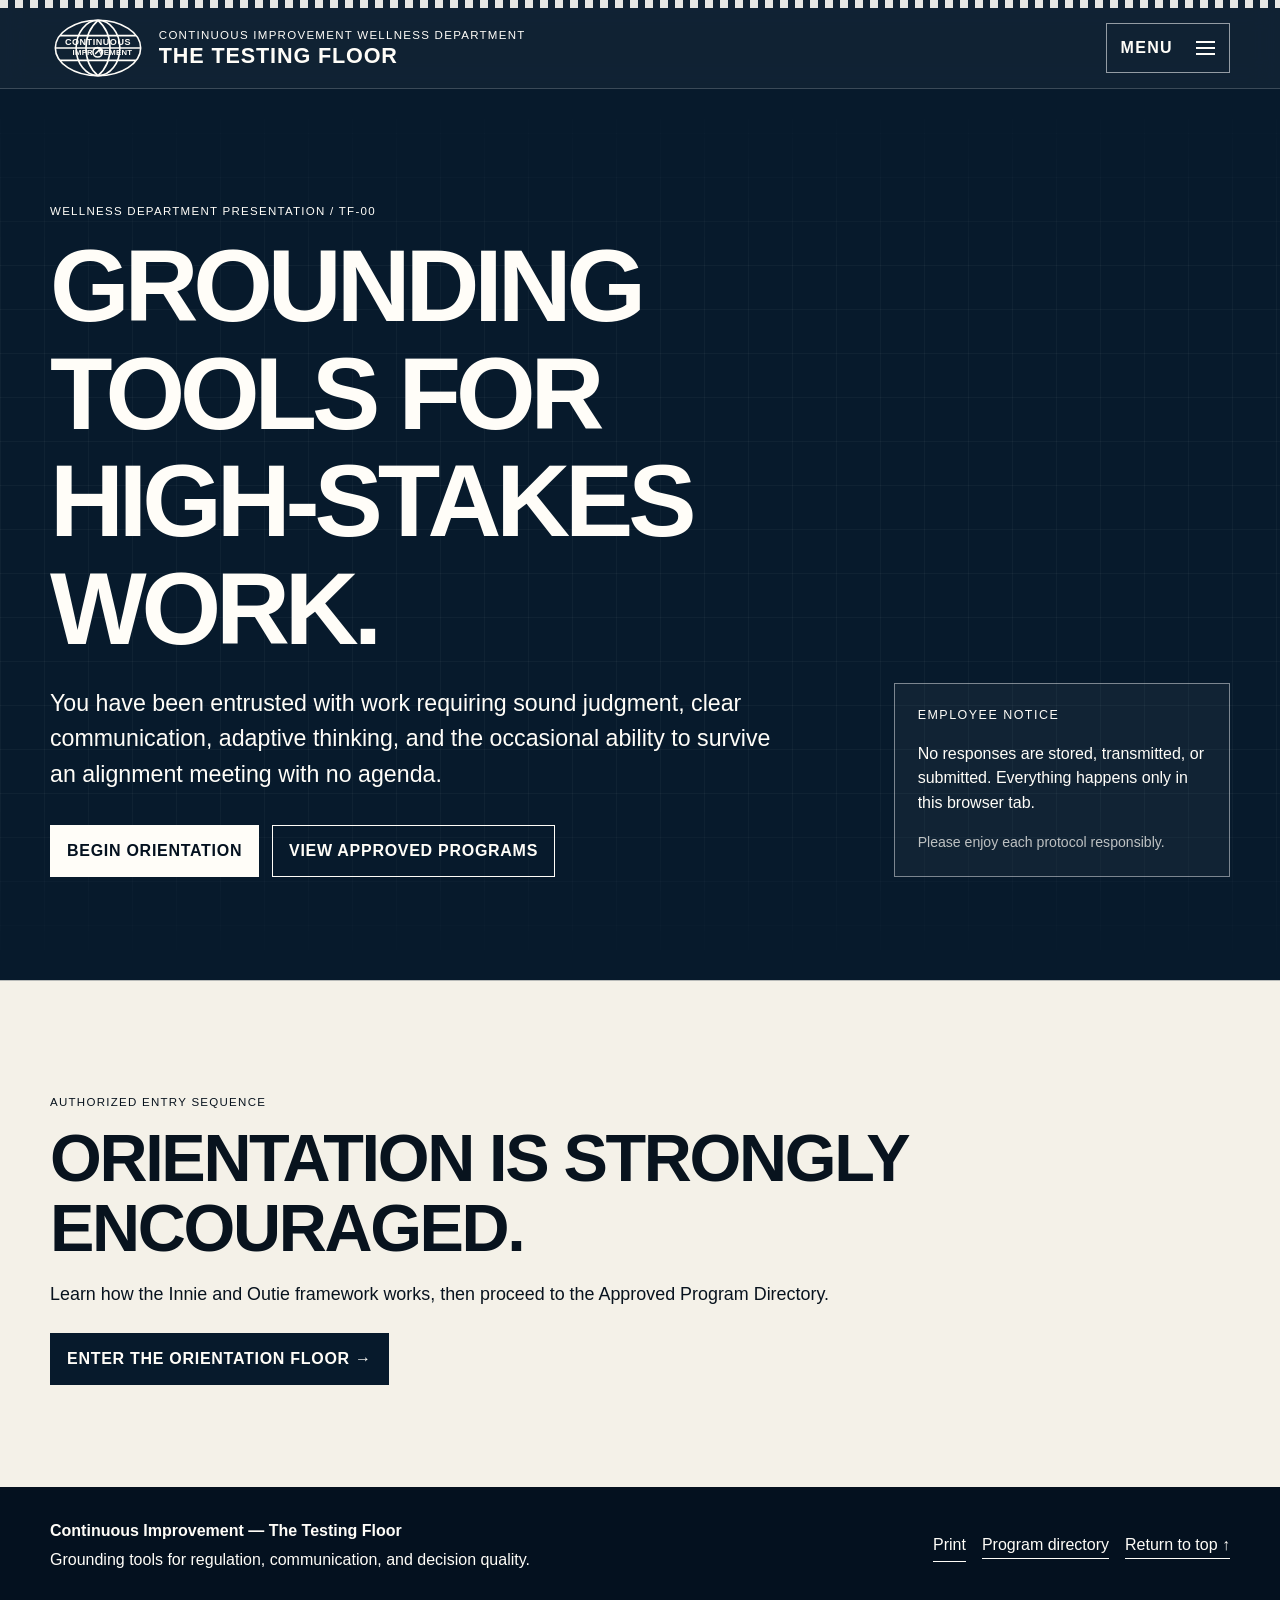
==== commit 5c5a7c4a: "Add files via upload" ====
--- a/index.html
+++ b/index.html
@@ -5,530 +5,72 @@
   <meta name="viewport" content="width=device-width, initial-scale=1">
   <meta name="description" content="The Testing Floor: privacy-first grounding tools for high-stakes work.">
   <meta name="theme-color" content="#071a2c">
-  <title>The Testing Floor | Continuous Improvement</title>
+  <title>Grounding Tools for High-Stakes Work | The Testing Floor</title>
   <link rel="icon" href="assets/favicon.svg" type="image/svg+xml">
   <link rel="stylesheet" href="styles.css">
   <script src="script.js" defer></script>
 </head>
-<body>
+<body class="multi-page-site">
   <a class="skip-link" href="#main-content">Skip to main content</a>
-
   <header class="site-header" id="top">
-    <div class="header-stripes" aria-hidden="true"></div>
-    <div class="header-inner">
-      <a class="brand" href="#home" aria-label="The Testing Floor home">
-        <img src="assets/ci-globe.svg" alt="" width="128" height="96">
-        <span class="brand-copy">
-          <span class="eyebrow">Continuous Improvement Wellness Department</span>
-          <span class="brand-title">The Testing Floor</span>
-        </span>
-      </a>
-      <button class="menu-button" type="button" aria-expanded="false" aria-controls="primary-navigation">
-        <span class="menu-button-label">Programs</span>
-        <span aria-hidden="true">☰</span>
+  <div class="header-stripes" aria-hidden="true"></div>
+  <div class="header-inner">
+    <a class="brand" href="index.html" aria-label="The Testing Floor home">
+      <img src="assets/ci-globe.svg" alt="" width="128" height="96">
+      <span class="brand-copy">
+        <span class="eyebrow">Continuous Improvement Wellness Department</span>
+        <span class="brand-title">The Testing Floor</span>
+      </span>
+    </a>
+    <div class="menu-shell">
+      <button class="menu-button" type="button" aria-expanded="false" aria-controls="site-menu">
+        <span class="menu-button-label">Menu</span>
+        <span class="menu-glyph" aria-hidden="true"><i></i><i></i><i></i></span>
       </button>
-      <nav id="primary-navigation" class="primary-navigation" aria-label="Primary navigation">
-        <a href="#directory">Directory</a>
-        <a href="#dri">DRI</a>
-        <a href="#systems">Systems</a>
-        <a href="#requests">Requests</a>
-        <a href="#communication">Communication</a>
-        <a href="#forecast">Forecast</a>
+      <nav id="site-menu" class="site-menu" aria-label="Site navigation">
+        <a href="index.html" aria-current="page"><span class="site-menu-number">01</span><span class="site-menu-copy"><strong>Home</strong><small>Testing Floor entrance</small></span></a><a href="orientation.html"><span class="site-menu-number">02</span><span class="site-menu-copy"><strong>The You You Are</strong><small>Orientation</small></span></a><a href="program-directory.html"><span class="site-menu-number">03</span><span class="site-menu-copy"><strong>Program Directory</strong><small>Approved grounding programs</small></span></a><a href="patient-protocols.html"><span class="site-menu-number">04</span><span class="site-menu-copy"><strong>Patient Protocols</strong><small>Which program should I use?</small></span></a><a href="patient-outie-facts.html"><span class="site-menu-number">05</span><span class="site-menu-copy"><strong>Patient Outie Facts</strong><small>Wellness Center closing</small></span></a>
       </nav>
     </div>
-  </header>
-
+  </div>
+</header>
   <main id="main-content">
-    <section class="hero section section-dark" id="home" aria-labelledby="hero-title">
-      <div class="hero-grid">
-        <div>
-          <p class="protocol-code">WELLNESS DEPARTMENT PRESENTATION / TF-00</p>
-          <h1 id="hero-title">Grounding tools for high-stakes work.</h1>
-          <p class="hero-lede">You have been entrusted with work requiring sound judgment, clear communication, adaptive thinking, and the occasional ability to survive an alignment meeting with no agenda.</p>
-          <div class="button-row">
-            <a class="button button-primary" href="#directory">Enter the Testing Floor</a>
-            <a class="button button-secondary" href="#quick-guide">Choose a protocol</a>
-          </div>
-        </div>
-        <aside class="hero-notice" aria-label="Privacy notice">
-          <p class="notice-label">Employee Notice</p>
-          <p>No responses are stored, transmitted, or submitted. Everything happens only in this browser tab.</p>
-          <p class="notice-small">Please enjoy each protocol responsibly.</p>
-        </aside>
+<section aria-labelledby="hero-title" class="hero section section-dark" id="home">
+  <div class="hero-grid">
+    <div>
+      <p class="protocol-code">WELLNESS DEPARTMENT PRESENTATION / TF-00</p>
+      <h1 id="hero-title">Grounding tools for high-stakes work.</h1>
+      <p class="hero-lede">You have been entrusted with work requiring sound judgment, clear communication, adaptive thinking, and the occasional ability to survive an alignment meeting with no agenda.</p>
+      <div class="button-row">
+        <a class="button button-primary" href="orientation.html">Begin orientation</a>
+        <a class="button button-secondary" href="program-directory.html">View approved programs</a>
       </div>
-    </section>
-
-    <section class="section section-light" id="orientation" aria-labelledby="orientation-title">
-      <div class="section-heading">
-        <p class="protocol-code">ORIENTATION / THE YOU YOU ARE</p>
-        <h2 id="orientation-title">The Innie reports. The Outie responds.</h2>
-      </div>
-      <div class="definition-grid">
-        <article class="definition-card">
-          <span class="definition-number">01</span>
-          <h3>Your Innie</h3>
-          <p>Your internal operating state: first reactions, body signals, activation, confusion, urgency, capacity, unmet needs, and what you privately want to say.</p>
-        </article>
-        <article class="definition-card">
-          <span class="definition-number">02</span>
-          <h3>Your Outie</h3>
-          <p>Your external response and professional action: the words you communicate, questions you ask, boundaries you set, actions you choose, and decisions you make.</p>
-        </article>
-        <article class="definition-card">
-          <span class="definition-number">03</span>
-          <h3>Innie First Draft</h3>
-          <p>The unfiltered internal reaction. It is information, not an instruction.</p>
-        </article>
-        <article class="definition-card">
-          <span class="definition-number">04</span>
-          <h3>Outie Final Draft</h3>
-          <p>The clear, professional translation of the internal signal.</p>
-        </article>
-      </div>
-      <div class="callout">
-        <strong>The goal is not to silence your Innie.</strong>
-        <span>The goal is to understand the signal so your Outie can respond intentionally. No belly buttons will be assessed.</span>
-      </div>
-    </section>
-
-    <section class="section section-blue" id="directory" aria-labelledby="directory-title">
-      <div class="section-heading">
-        <p class="protocol-code">APPROVED PROGRAM DIRECTORY</p>
-        <h2 id="directory-title">Select a recalibration protocol.</h2>
-        <p>Employees are permitted multiple recalibrations. Excessive clarity will not be penalized.</p>
-      </div>
-      <div class="program-grid">
-        <a class="program-card" href="#dri">
-          <span class="program-number">01</span>
-          <span class="program-meta">1–3 minutes</span>
-          <h3>Decision Readiness Index</h3>
-          <p>Determine your activation level and select an action appropriate to the level you are in.</p>
-          <span class="program-link">Open protocol →</span>
-        </a>
-        <a class="program-card" href="#systems">
-          <span class="program-number">02</span>
-          <span class="program-meta">1–5 minutes</span>
-          <h3>Innie Systems Reporting Check</h3>
-          <p>Scan body and behavior signals before choosing your next professional action.</p>
-          <span class="program-link">Open protocol →</span>
-        </a>
-        <a class="program-card" href="#requests">
-          <span class="program-number">03</span>
-          <span class="program-meta">1–3 minutes</span>
-          <h3>Innie Wellness Request Form</h3>
-          <p>Identify the information, support, time, clarity, or physical resource you need.</p>
-          <span class="program-link">Open protocol →</span>
-        </a>
-        <a class="program-card" href="#communication">
-          <span class="program-number">04</span>
-          <span class="program-meta">3–6 minutes</span>
-          <h3>Testing Floor Communication Protocol</h3>
-          <p>Translate an Innie First Draft into an Outie Final Draft without overcommitting.</p>
-          <span class="program-link">Open protocol →</span>
-        </a>
-        <a class="program-card" href="#forecast">
-          <span class="program-number">05</span>
-          <span class="program-meta">1–5 minutes</span>
-          <h3>Innie Action Forecast</h3>
-          <p>Identify a reactive impulse and determine whether it protects the work, relationship, and capacity.</p>
-          <span class="program-link">Open protocol →</span>
-        </a>
-      </div>
-    </section>
-
-    <section class="section section-cream protocol-section" id="dri" aria-labelledby="dri-title">
-      <div class="protocol-banner">
-        <div>
-          <p class="protocol-code">PROTOCOL 01 / WELLNESS CHECKPOINT</p>
-          <h2 id="dri-title">Decision Readiness Index</h2>
-          <p class="protocol-quote">Please try to enjoy each feeling equally.</p>
-        </div>
-        <div class="time-box"><span>Time Needed</span><strong>1–3 min</strong></div>
-      </div>
-
-      <div class="protocol-layout">
-        <div class="instructions-panel">
-          <h3>Use when</h3>
-          <p>You cannot name the feeling, but you can identify how activated your Innie feels.</p>
-          <h3>Ask yourself</h3>
-          <p class="prompt">“What activation level is my Innie reporting, and what action is appropriate for my Outie?”</p>
-          <p class="fine-print">The goal is not to reach Level 1. The goal is to choose an action appropriate to the level you are in.</p>
-        </div>
-
-        <div class="interactive-panel" data-app="dri">
-          <fieldset class="level-selector">
-            <legend>Select your current activation level</legend>
-            <div class="level-grid">
-              <button type="button" class="level-button" data-level="1"><span>1</span><strong>Steady</strong><small>Proceed</small></button>
-              <button type="button" class="level-button" data-level="2"><span>2</span><strong>Alert</strong><small>Proceed with awareness</small></button>
-              <button type="button" class="level-button" data-level="3"><span>3</span><strong>Strained</strong><small>Slow down and clarify</small></button>
-              <button type="button" class="level-button" data-level="4"><span>4</span><strong>Overloaded</strong><small>Pause before deciding</small></button>
-              <button type="button" class="level-button" data-level="5"><span>5</span><strong>System Offline</strong><small>Do not decide yet</small></button>
-            </div>
-          </fieldset>
-
-          <div class="result-panel" id="dri-result" aria-live="polite">
-            <p class="result-placeholder">Select a level to receive an approved grounding action.</p>
-          </div>
-
-          <div class="activity-actions">
-            <button class="text-button reset-button" type="button" data-reset="dri">Reset protocol</button>
-            <button class="text-button print-button" type="button">Print this page</button>
-          </div>
-        </div>
-      </div>
-
-      <details class="scenario-box">
-        <summary>Practice calibration: “Alignment Meeting”</summary>
-        <div class="scenario-content">
-          <p>You have been invited to a meeting titled <strong>“Alignment Meeting.”</strong> There is no agenda. Six people have accepted. The organizer says, “We’ll figure it out once everyone is in the room, but you can go ahead and kick us off.”</p>
-          <ol>
-            <li>Identify your Innie’s activation level.</li>
-            <li>Use the DRI to determine your Outie’s next action.</li>
-            <li>Ask: “What would help my Innie move down one level?”</li>
-          </ol>
-        </div>
-      </details>
-    </section>
-
-    <section class="section section-navy protocol-section" id="systems" aria-labelledby="systems-title">
-      <div class="protocol-banner">
-        <div>
-          <p class="protocol-code">PROTOCOL 02 / SYSTEMS REPORTING</p>
-          <h2 id="systems-title">Innie Systems Reporting Check</h2>
-          <p class="protocol-quote">The Board will not be contributing to this meeting verbally.</p>
-        </div>
-        <div class="time-box"><span>Time Needed</span><strong>1–5 min</strong></div>
-      </div>
-
-      <div class="protocol-layout">
-        <div class="instructions-panel">
-          <h3>Use when</h3>
-          <p>You cannot identify the emotion, but your body or behavior is clearly generating system alerts.</p>
-          <h3>Step 1</h3>
-          <p class="prompt">“What signals are my Innie systems reporting?”</p>
-          <h3>Step 2</h3>
-          <p>Scan each area without trying to interpret it yet.</p>
-          <h3>Step 3</h3>
-          <p class="prompt">“What does this report suggest my Outie should do next?”</p>
-        </div>
-
-        <div class="interactive-panel" data-app="systems">
-          <div class="systems-grid">
-            <fieldset class="system-group">
-              <legend>Jaw</legend>
-              <label><input type="checkbox" value="jaw: tight"> Tight</label>
-              <label><input type="checkbox" value="jaw: clenched"> Clenched</label>
-              <label><input type="checkbox" value="jaw: loose"> Loose</label>
-            </fieldset>
-            <fieldset class="system-group">
-              <legend>Shoulders</legend>
-              <label><input type="checkbox" value="shoulders: raised"> Raised</label>
-              <label><input type="checkbox" value="shoulders: heavy"> Heavy</label>
-              <label><input type="checkbox" value="shoulders: lowered"> Lowered</label>
-            </fieldset>
-            <fieldset class="system-group">
-              <legend>Breathing</legend>
-              <label><input type="checkbox" value="breathing: shallow"> Shallow</label>
-              <label><input type="checkbox" value="breathing: held"> Held</label>
-              <label><input type="checkbox" value="breathing: steady"> Steady</label>
-            </fieldset>
-            <fieldset class="system-group">
-              <legend>Chest</legend>
-              <label><input type="checkbox" value="chest: tight"> Tight</label>
-              <label><input type="checkbox" value="chest: fluttering"> Fluttering</label>
-              <label><input type="checkbox" value="chest: open"> Open</label>
-            </fieldset>
-            <fieldset class="system-group">
-              <legend>Stomach</legend>
-              <label><input type="checkbox" value="stomach: knotted"> Knotted</label>
-              <label><input type="checkbox" value="stomach: unsettled"> Unsettled</label>
-              <label><input type="checkbox" value="stomach: empty"> Empty</label>
-            </fieldset>
-            <fieldset class="system-group">
-              <legend>Hands</legend>
-              <label><input type="checkbox" value="hands: fidgeting"> Fidgeting</label>
-              <label><input type="checkbox" value="hands: clenched"> Clenched</label>
-              <label><input type="checkbox" value="hands: hot"> Hot</label>
-            </fieldset>
-            <fieldset class="system-group">
-              <legend>Attention</legend>
-              <label><input type="checkbox" value="attention: scattered"> Scattered</label>
-              <label><input type="checkbox" value="attention: buffering"> Buffering</label>
-              <label><input type="checkbox" value="attention: rereading"> Rereading</label>
-            </fieldset>
-            <fieldset class="system-group">
-              <legend>Behavior</legend>
-              <label><input type="checkbox" value="behavior: rushing"> Rushing</label>
-              <label><input type="checkbox" value="behavior: going quiet"> Going quiet</label>
-              <label><input type="checkbox" value="behavior: overexplaining"> Overexplaining</label>
-              <label><input type="checkbox" value="behavior: saying yes too fast"> Saying yes too fast</label>
-            </fieldset>
-          </div>
-
-          <fieldset class="next-actions">
-            <legend>Which next actions are available?</legend>
-            <label><input type="checkbox" value="proceed"> Proceed</label>
-            <label><input type="checkbox" value="slow down"> Slow down</label>
-            <label><input type="checkbox" value="ask for clarification"> Ask for clarification</label>
-            <label><input type="checkbox" value="take a brief pause"> Take a brief pause</label>
-            <label><input type="checkbox" value="reduce inputs"> Reduce inputs</label>
-            <label><input type="checkbox" value="get water or food"> Get water or food</label>
-            <label><input type="checkbox" value="request written instructions"> Request written instructions</label>
-            <label><input type="checkbox" value="delay the decision"> Delay the decision</label>
-            <label><input type="checkbox" value="use the Testing Floor Communication Protocol"> Use the Communication Protocol</label>
-          </fieldset>
-
-          <button class="button button-primary generate-button" type="button" id="systems-generate">Generate systems report</button>
-          <div class="result-panel" id="systems-result" aria-live="polite">
-            <p class="result-placeholder">You do not need to know the emotion. The system report is sufficient.</p>
-          </div>
-          <div class="activity-actions">
-            <button class="text-button reset-button" type="button" data-reset="systems">Reset protocol</button>
-            <button class="text-button copy-button" type="button" data-copy-target="systems-result">Copy report</button>
-          </div>
-        </div>
-      </div>
-
-      <details class="scenario-box">
-        <summary>Practice calibration: agenda expansion</summary>
-        <div class="scenario-content">
-          <p>You are preparing to facilitate a high-stakes meeting. Five minutes before it begins, leadership adds two agenda items and asks you to “keep the meeting moving.” Complete a systems scan before replying.</p>
-        </div>
-      </details>
-    </section>
-
-    <section class="section section-pink protocol-section" id="requests" aria-labelledby="requests-title">
-      <div class="protocol-banner">
-        <div>
-          <p class="protocol-code">PROTOCOL 03 / WELLNESS REQUEST</p>
-          <h2 id="requests-title">Innie Wellness Request Form</h2>
-          <p class="protocol-quote">A handshake is available upon request.</p>
-        </div>
-        <div class="time-box"><span>Time Needed</span><strong>1–3 min</strong></div>
-      </div>
-
-      <div class="protocol-layout">
-        <div class="instructions-panel">
-          <h3>Use when</h3>
-          <p>You cannot name the feeling, but you can identify what would help.</p>
-          <h3>Ask yourself</h3>
-          <p class="prompt">“What does my Innie need to help my Outie make a decision?”</p>
-        </div>
-
-        <div class="interactive-panel" data-app="requests">
-          <fieldset class="checklist-grid" id="request-options">
-            <legend>Select all requested supports</legend>
-            <label><input type="checkbox" value="more information"> More information</label>
-            <label><input type="checkbox" value="fewer options"> Fewer options</label>
-            <label><input type="checkbox" value="written instructions"> Written instructions</label>
-            <label><input type="checkbox" value="a pause"> A pause</label>
-            <label><input type="checkbox" value="a clearer deadline"> A clearer deadline</label>
-            <label><input type="checkbox" value="a decision owner"> A decision owner</label>
-            <label><input type="checkbox" value="support from a specific person"> Support from a specific person</label>
-            <label><input type="checkbox" value="a smaller scope"> A smaller scope</label>
-            <label><input type="checkbox" value="confirmation of priority"> Confirmation of priority</label>
-            <label><input type="checkbox" value="quiet"> Quiet</label>
-            <label><input type="checkbox" value="movement"> Movement</label>
-            <label><input type="checkbox" value="a definition of done"> A definition of done</label>
-            <label><input type="checkbox" value="permission to defer the decision"> Permission to defer the decision</label>
-            <label><input type="checkbox" value="food, water, or a bathroom break"> Food, water, or a bathroom break</label>
-          </fieldset>
-
-          <button class="button button-dark generate-button" type="button" id="requests-generate">Submit wellness request</button>
-          <div class="result-panel" id="requests-result" aria-live="polite">
-            <p class="result-placeholder">Your Innie may request multiple supports. Excessive specificity will not be penalized.</p>
-          </div>
-          <div class="activity-actions">
-            <button class="text-button reset-button" type="button" data-reset="requests">Reset protocol</button>
-            <button class="text-button copy-button" type="button" data-copy-target="requests-result">Copy request</button>
-          </div>
-        </div>
-      </div>
-
-      <details class="scenario-box">
-        <summary>Practice calibration: meeting saturation</summary>
-        <div class="scenario-content">
-          <p>Your Outie has been in back-to-back meetings throughout the day, with no more than fifteen minutes between them. In the final meeting, someone asks you to make a high-pressure choice with only a few minutes left before wrap-up. What does your Innie need?</p>
-        </div>
-      </details>
-    </section>
-
-    <section class="section section-mint protocol-section" id="communication" aria-labelledby="communication-title">
-      <div class="protocol-banner">
-        <div>
-          <p class="protocol-code">PROTOCOL 04 / COMMUNICATION OPERATIONS</p>
-          <h2 id="communication-title">Testing Floor Communication Protocol</h2>
-          <p class="protocol-quote">The work is mysterious and important.</p>
-        </div>
-        <div class="time-box"><span>Time Needed</span><strong>3–6 min</strong></div>
-      </div>
-
-      <div class="protocol-layout">
-        <div class="instructions-panel">
-          <h3>Use when</h3>
-          <p>You need to transform your Innie response into a clear, professional Outie boundary before overcommitting or accepting unclear work.</p>
-          <h3>Approved formulas</h3>
-          <p class="prompt">“I can [task], but I need [condition].”</p>
-          <p class="prompt">“I cannot [task] by [deadline], but I can [alternative].”</p>
-        </div>
-
-        <div class="interactive-panel" data-app="communication">
-          <div class="form-grid">
-            <label>
-              What is your Outie being asked to do?
-              <input id="comm-task" type="text" placeholder="Example: review the document">
-            </label>
-            <label>
-              What does your Innie want to say? <span class="optional">Optional; remains private</span>
-              <textarea id="comm-innie" rows="3" placeholder="Example: Absolutely not. This is not a quick look."></textarea>
-            </label>
-            <fieldset class="response-type">
-              <legend>Select a response structure</legend>
-              <label><input type="radio" name="response-type" value="conditional" checked> I can do it, but I need a condition.</label>
-              <label><input type="radio" name="response-type" value="alternative"> I cannot meet that request as stated, but I can offer an alternative.</label>
-            </fieldset>
-            <label>
-              What condition or support do you need?
-              <input id="comm-need" type="text" placeholder="Example: the deadline and type of feedback requested">
-            </label>
-            <label id="alternative-field" hidden>
-              What alternative can you offer?
-              <input id="comm-alternative" type="text" placeholder="Example: provide a high-level risk check today">
-            </label>
-          </div>
-
-          <button class="button button-dark generate-button" type="button" id="communication-generate">Generate Outie Final Draft</button>
-          <div class="result-panel" id="communication-result" aria-live="polite">
-            <p class="result-placeholder">Your first reaction has been received. It is not yet authorized for external distribution.</p>
-          </div>
-          <div class="activity-actions">
-            <button class="text-button reset-button" type="button" data-reset="communication">Reset protocol</button>
-            <button class="text-button copy-button" type="button" data-copy-target="communication-result">Copy final draft</button>
-          </div>
-        </div>
-      </div>
-
-      <details class="scenario-box">
-        <summary>Practice calibration: the 3:40 PM “quick look”</summary>
-        <div class="scenario-content">
-          <p>You receive a Teams message at 3:40 PM: “Hi! Can you take a quick look at this before end of day? It should be easy. We just need your thoughts before sending it to leadership.” You leave the office at 4:00 PM.</p>
-          <p>What is your Outie being asked to do, and what does your Innie need before you can responsibly respond?</p>
-        </div>
-      </details>
-    </section>
-
-    <section class="section section-orange protocol-section" id="forecast" aria-labelledby="forecast-title">
-      <div class="protocol-banner">
-        <div>
-          <p class="protocol-code">PROTOCOL 05 / BEHAVIORAL OUTPUT</p>
-          <h2 id="forecast-title">Innie Action Forecast</h2>
-          <p class="protocol-quote">Hang in there.</p>
-        </div>
-        <div class="time-box"><span>Time Needed</span><strong>1–5 min</strong></div>
-      </div>
-
-      <div class="protocol-layout">
-        <div class="instructions-panel">
-          <h3>Use when</h3>
-          <p>You cannot determine your Innie’s emotion, but you can identify what action you are about to take.</p>
-          <h3>Ask yourself</h3>
-          <p class="prompt">“What is my Innie about to do?”</p>
-          <p class="prompt">“Will that help or hurt the situation?”</p>
-        </div>
-
-        <div class="interactive-panel" data-app="forecast">
-          <fieldset class="checklist-grid" id="forecast-options">
-            <legend>Select the predicted action or actions</legend>
-            <label><input type="checkbox" value="over-explain"> Over-explain</label>
-            <label><input type="checkbox" value="shut down"> Shut down</label>
-            <label><input type="checkbox" value="say yes too fast"> Say yes too fast</label>
-            <label><input type="checkbox" value="argue"> Argue</label>
-            <label><input type="checkbox" value="people-please"> People-please</label>
-            <label><input type="checkbox" value="avoid"> Avoid</label>
-            <label><input type="checkbox" value="rush"> Rush</label>
-            <label><input type="checkbox" value="control"> Control</label>
-            <label><input type="checkbox" value="send a spicy email"> Send a spicy email</label>
-            <label><input type="checkbox" value="agree without understanding"> Agree without understanding</label>
-            <label><input type="checkbox" value="keep working past capacity"> Keep working past capacity</label>
-          </fieldset>
-
-          <fieldset class="impact-selector">
-            <legend>What is the likely impact?</legend>
-            <label><input type="radio" name="forecast-impact" value="help"> Likely to help</label>
-            <label><input type="radio" name="forecast-impact" value="hurt"> Likely to harm the work, relationship, or capacity</label>
-            <label><input type="radio" name="forecast-impact" value="unsure"> Unsure</label>
-          </fieldset>
-
-          <button class="button button-dark generate-button" type="button" id="forecast-generate">Generate action forecast</button>
-          <div class="result-panel" id="forecast-result" aria-live="polite">
-            <p class="result-placeholder">Your projected behavior has not yet been authorized.</p>
-          </div>
-          <div class="activity-actions">
-            <button class="text-button reset-button" type="button" data-reset="forecast">Reset protocol</button>
-            <button class="text-button copy-button" type="button" data-copy-target="forecast-result">Copy forecast</button>
-          </div>
-        </div>
-      </div>
-
-      <details class="scenario-box">
-        <summary>Practice calibration: overheard criticism</summary>
-        <div class="scenario-content">
-          <p>You overhear criticism of your performance during a high-stress, high-stakes situation where you were forced to deliver or accept a disappointing outcome. The criticism comes from someone with very little information about the circumstances or what you achieved within them.</p>
-          <p>You may complete this activity privately. Sharing your Innie First Draft is optional.</p>
-        </div>
-      </details>
-    </section>
-
-    <section class="section section-light" id="quick-guide" aria-labelledby="guide-title">
-      <div class="section-heading">
-        <p class="protocol-code">THE WELLNESS CENTER / PATIENT PROTOCOLS</p>
-        <h2 id="guide-title">Which protocol should I use?</h2>
-      </div>
-      <div class="guide-table-wrapper">
-        <table class="guide-table">
-          <thead>
-            <tr><th>If you notice…</th><th>Use…</th></tr>
-          </thead>
-          <tbody>
-            <tr><td>“I do not know how activated I am.”</td><td><a href="#dri">Decision Readiness Index</a></td></tr>
-            <tr><td>“I do not know the emotion, but my body is reacting.”</td><td><a href="#systems">Innie Systems Reporting Check</a></td></tr>
-            <tr><td>“I know I need something, but not what.”</td><td><a href="#requests">Innie Wellness Request Form</a></td></tr>
-            <tr><td>“I need to respond without overcommitting.”</td><td><a href="#communication">Testing Floor Communication Protocol</a></td></tr>
-            <tr><td>“I am about to do something reactive.”</td><td><a href="#forecast">Innie Action Forecast</a></td></tr>
-          </tbody>
-        </table>
-      </div>
-    </section>
-
-    <section class="section section-dark closing-section" id="facts" aria-labelledby="facts-title">
-      <div class="section-heading">
-        <p class="protocol-code">THE WELLNESS CENTER / PATIENT OUTIE FACTS</p>
-        <h2 id="facts-title">These facts should be very pleasing.</h2>
-        <p>Relax your body and remain open to the facts. Try to enjoy each equally. For now, they are yours to enjoy.</p>
-      </div>
-      <ul class="facts-list">
-        <li>Your Innie’s signals are not shameful.</li>
-        <li>An imperfect Outie response is not evidence of incompetence.</li>
-        <li>Grounding does not require perfect calm.</li>
-        <li>Practice creates more options between reaction and response.</li>
-        <li>Progress has been observed.</li>
-      </ul>
-      <a class="button button-primary" href="#directory">Begin another protocol</a>
-    </section>
-  </main>
-
+    </div>
+    <aside aria-label="Privacy notice" class="hero-notice">
+      <p class="notice-label">Employee Notice</p>
+      <p>No responses are stored, transmitted, or submitted. Everything happens only in this browser tab.</p>
+      <p class="notice-small">Please enjoy each protocol responsibly.</p>
+    </aside>
+  </div>
+</section>
+<section class="section section-cream entrance-panel" aria-labelledby="entrance-title">
+  <div class="section-heading">
+    <p class="protocol-code">AUTHORIZED ENTRY SEQUENCE</p>
+    <h2 id="entrance-title">Orientation is strongly encouraged.</h2>
+    <p>Learn how the Innie and Outie framework works, then proceed to the Approved Program Directory.</p>
+  </div>
+  <a class="button button-dark" href="orientation.html">Enter the orientation floor →</a>
+</section></main>
   <footer class="site-footer">
-    <div>
-      <strong>Continuous Improvement — The Testing Floor</strong>
-      <span>Grounding tools for regulation, communication, and decision quality.</span>
-    </div>
-    <div class="footer-actions">
-      <button type="button" class="text-button print-button">Print</button>
-      <a href="#top">Return to top ↑</a>
-    </div>
-  </footer>
-
-  <div class="toast" id="toast" role="status" aria-live="polite" aria-atomic="true"></div>
+  <div>
+    <strong>Continuous Improvement — The Testing Floor</strong>
+    <span>Grounding tools for regulation, communication, and decision quality.</span>
+  </div>
+  <div class="footer-actions">
+    <button type="button" class="text-button print-button">Print</button>
+    <a href="program-directory.html">Program directory</a>
+    <a href="#top">Return to top ↑</a>
+  </div>
+</footer>
+<div class="toast" id="toast" role="status" aria-live="polite" aria-atomic="true"></div>
 </body>
-</html>
+</html>
--- a/styles.css
+++ b/styles.css
@@ -15,8 +15,10 @@
   --shadow: 0 16px 40px rgba(4, 17, 31, 0.12);
   --radius: 4px;
   --max: 1180px;
-  --sans: "Arial Narrow", "Roboto Condensed", "Helvetica Neue", Arial, sans-serif;
-  --mono: "IBM Plex Mono", "Roboto Mono", "Courier New", monospace;
+  --font-primary: "Forma DJR", "Helvetica Neue", Helvetica, Arial, sans-serif;
+  --font-button: "Manifold Extended CF", "Manifold CF", "Arial Narrow", "Helvetica Neue", Helvetica, Arial, sans-serif;
+  --sans: var(--font-primary);
+  --mono: var(--font-primary);
 }
 
 * { box-sizing: border-box; }
@@ -440,3 +442,243 @@
   .interactive-panel, .result-panel, .scenario-box { box-shadow: none; }
   a { text-decoration: none; }
 }
+
+
+/* Multi-page navigation additions */
+.primary-navigation a[aria-current="page"] {
+  text-decoration: underline;
+  text-decoration-thickness: 2px;
+  text-underline-offset: .4rem;
+}
+.page-status-bar {
+  width: min(var(--max), calc(100% - 2rem));
+  margin-inline: auto;
+  padding: 1rem 0;
+  display: flex;
+  justify-content: space-between;
+  gap: 1rem;
+  align-items: center;
+  font-family: var(--mono);
+  font-size: .74rem;
+  letter-spacing: .06em;
+  text-transform: uppercase;
+}
+.page-status-bar div { display: flex; flex-wrap: wrap; gap: .55rem 1rem; }
+.page-status-bar span { opacity: .68; }
+.page-status-bar a { font-weight: 700; text-underline-offset: .25rem; }
+.page-navigation {
+  display: grid;
+  grid-template-columns: 1fr minmax(220px, .8fr) 1fr;
+  gap: 1rem;
+  padding-top: 2.5rem;
+  padding-bottom: 2.5rem;
+  border-top: 1px solid var(--border);
+}
+.page-navigation a {
+  min-height: 112px;
+  display: flex;
+  flex-direction: column;
+  justify-content: center;
+  padding: 1rem;
+  border: 1px solid var(--border);
+  text-decoration: none;
+  background: var(--cream-100);
+}
+.page-navigation a:hover, .page-navigation a:focus-visible { background: var(--blue-100); }
+.page-navigation span {
+  margin-bottom: .4rem;
+  font-family: var(--mono);
+  font-size: .7rem;
+  letter-spacing: .08em;
+  text-transform: uppercase;
+  opacity: .68;
+}
+.page-nav-next { text-align: right; }
+.page-nav-directory { text-align: center; }
+.compact-hero { min-height: 62vh; }
+@media (max-width: 820px) {
+  .page-status-bar { align-items: flex-start; flex-direction: column; }
+  .page-navigation { grid-template-columns: 1fr; }
+  .page-nav-next, .page-nav-directory { text-align: left; }
+}
+@media print {
+  .page-status-bar, .page-navigation { display: none !important; }
+}
+
+
+/* V2: dropdown navigation, typography, separate informational pages */
+body, input, textarea, select { font-family: var(--font-primary); }
+h1, h2, h3, h4, .brand-title, .eyebrow, .protocol-code, .notice-label,
+.definition-number, .program-number, .program-meta, .result-label, .page-status-bar,
+.time-box span, .protocol-quote { font-family: var(--font-primary); }
+button, .button, .menu-button, .site-menu a, .program-link, .footer-actions a,
+.page-navigation a, .text-button { font-family: var(--font-button); }
+
+/* The requested commercial fonts are referenced only by family name. If they are
+   not installed or licensed as webfonts, the site intentionally falls back to
+   Helvetica Neue / Helvetica and Arial Narrow. */
+
+.menu-shell { position: relative; flex: 0 0 auto; }
+.menu-button {
+  display: inline-flex;
+  min-width: 124px;
+  justify-content: space-between;
+  gap: 1rem;
+  align-items: center;
+  border: 1px solid rgba(255,255,255,.55);
+  color: var(--white);
+  background: transparent;
+  padding: .72rem .85rem;
+  font-weight: 800;
+  letter-spacing: .08em;
+  text-transform: uppercase;
+  cursor: pointer;
+}
+.menu-button:hover, .menu-button:focus-visible,
+.menu-button[aria-expanded="true"] { color: var(--navy-950); background: var(--white); }
+.menu-glyph { width: 19px; display: grid; gap: 4px; }
+.menu-glyph i { display: block; height: 2px; background: currentColor; transition: transform .16s ease, opacity .16s ease; }
+.menu-button[aria-expanded="true"] .menu-glyph i:nth-child(1) { transform: translateY(6px) rotate(45deg); }
+.menu-button[aria-expanded="true"] .menu-glyph i:nth-child(2) { opacity: 0; }
+.menu-button[aria-expanded="true"] .menu-glyph i:nth-child(3) { transform: translateY(-6px) rotate(-45deg); }
+.site-menu {
+  position: absolute;
+  top: calc(100% + .6rem);
+  right: 0;
+  z-index: 250;
+  width: min(430px, calc(100vw - 2rem));
+  display: none;
+  border: 1px solid rgba(255,255,255,.34);
+  color: var(--white);
+  background: var(--navy-950);
+  box-shadow: 0 22px 48px rgba(0,0,0,.28);
+}
+.site-menu.open { display: grid; }
+.site-menu a {
+  display: grid;
+  grid-template-columns: 44px 1fr;
+  gap: .85rem;
+  align-items: center;
+  min-height: 72px;
+  padding: .8rem 1rem;
+  border-bottom: 1px solid rgba(255,255,255,.16);
+  color: inherit;
+  text-decoration: none;
+  text-transform: uppercase;
+}
+.site-menu a:last-child { border-bottom: 0; }
+.site-menu a:hover, .site-menu a:focus-visible,
+.site-menu a[aria-current="page"], .site-menu a[aria-current="location"] {
+  color: var(--navy-950);
+  background: var(--white);
+}
+.site-menu-number { font-size: .75rem; letter-spacing: .12em; opacity: .72; }
+.site-menu-copy { display: grid; gap: .18rem; }
+.site-menu-copy strong { font-size: .9rem; letter-spacing: .035em; }
+.site-menu-copy small { font-family: var(--font-primary); font-size: .75rem; font-weight: 400; letter-spacing: .02em; text-transform: none; opacity: .72; }
+.primary-navigation { display: none !important; }
+
+.page-title { max-width: 980px; margin-bottom: 1.25rem; font-size: clamp(3rem, 7.2vw, 6.6rem); line-height: .98; letter-spacing: -.05em; text-transform: uppercase; }
+.entrance-panel { border-top: 1px solid var(--border); }
+.entrance-panel .section-heading { margin-bottom: 1.5rem; }
+.orientation-page, .directory-page, .protocols-page, .facts-page { min-height: calc(100vh - 88px); }
+.orientation-heading { max-width: 1050px; }
+
+.flip-card-grid {
+  display: grid;
+  grid-template-columns: repeat(4, minmax(0, 1fr));
+  gap: 1rem;
+  perspective: 1300px;
+}
+.flip-card {
+  min-height: 330px;
+  border: 0;
+  padding: 0;
+  color: var(--ink);
+  background: transparent;
+  font-family: var(--font-primary);
+  text-align: left;
+  cursor: pointer;
+  perspective: 1200px;
+}
+.flip-card-inner {
+  position: relative;
+  display: block;
+  width: 100%;
+  min-height: 330px;
+  transition: transform .55s cubic-bezier(.2,.7,.2,1);
+  transform-style: preserve-3d;
+}
+.flip-card.is-flipped .flip-card-inner { transform: rotateY(180deg); }
+.flip-card-face {
+  position: absolute;
+  inset: 0;
+  display: flex;
+  flex-direction: column;
+  border: 1px solid var(--border);
+  padding: 1.45rem;
+  background: var(--white);
+  backface-visibility: hidden;
+  -webkit-backface-visibility: hidden;
+}
+.flip-card-front { justify-content: space-between; }
+.flip-card-back { transform: rotateY(180deg); background: var(--navy-900); color: var(--white); }
+.flip-card-title { display: block; margin: auto 0; font-size: clamp(1.65rem, 2.8vw, 2.5rem); font-weight: 700; line-height: 1.05; text-transform: uppercase; }
+.flip-card-copy { display: block; margin: 1rem 0 auto; font-size: 1.03rem; line-height: 1.55; }
+.flip-card-hint { display: block; padding-top: 1rem; border-top: 1px solid currentColor; font-family: var(--font-button); font-size: .75rem; font-weight: 800; letter-spacing: .06em; text-transform: uppercase; }
+.flip-card:hover .flip-card-inner, .flip-card:focus-visible .flip-card-inner { transform: translateY(-5px); }
+.flip-card.is-flipped:hover .flip-card-inner, .flip-card.is-flipped:focus-visible .flip-card-inner { transform: translateY(-5px) rotateY(180deg); }
+.orientation-callout { margin-top: 1rem; }
+.page-advance {
+  margin-top: 2rem;
+  display: flex;
+  flex-wrap: wrap;
+  justify-content: space-between;
+  gap: 1rem;
+  align-items: center;
+  border-top: 1px solid var(--border);
+  padding-top: 1.5rem;
+}
+.page-advance p { margin: 0; }
+.page-advance-dark { border-color: var(--navy-900); }
+.directory-page .program-grid { grid-template-columns: repeat(5, minmax(0, 1fr)); }
+.directory-page .program-card h2 { font-size: 1.35rem; letter-spacing: -.015em; text-transform: uppercase; }
+.protocols-callout { margin-top: 2rem; }
+.centered-buttons { justify-content: center; }
+
+@media (max-width: 1080px) {
+  .flip-card-grid { grid-template-columns: repeat(2, minmax(0, 1fr)); }
+  .directory-page .program-grid { grid-template-columns: repeat(2, minmax(0, 1fr)); }
+  .directory-page .program-card:last-child { grid-column: 1 / -1; }
+}
+@media (max-width: 820px) {
+  body.menu-open { overflow: hidden; }
+  .site-menu {
+    position: fixed;
+    inset: 88px 1rem auto;
+    width: auto;
+    max-height: calc(100vh - 104px);
+    overflow-y: auto;
+  }
+  .menu-button { min-width: 104px; }
+}
+@media (max-width: 620px) {
+  .menu-button-label { display: inline; }
+  .flip-card-grid, .directory-page .program-grid { grid-template-columns: 1fr; }
+  .directory-page .program-card:last-child { grid-column: auto; }
+  .flip-card, .flip-card-inner { min-height: 270px; }
+  .page-title { font-size: clamp(2.65rem, 14vw, 4.6rem); }
+  .page-advance { align-items: stretch; flex-direction: column; }
+  .page-advance .button { width: 100%; }
+}
+@media (prefers-reduced-motion: reduce) {
+  .flip-card-inner { transition: none; }
+}
+@media print {
+  .site-menu, .menu-shell { display: none !important; }
+  .flip-card { min-height: auto; }
+  .flip-card-inner { min-height: auto; transform: none !important; }
+  .flip-card-face { position: static; transform: none !important; backface-visibility: visible; }
+  .flip-card-front { display: none; }
+  .flip-card-back { color: #000; background: #fff; }
+}
